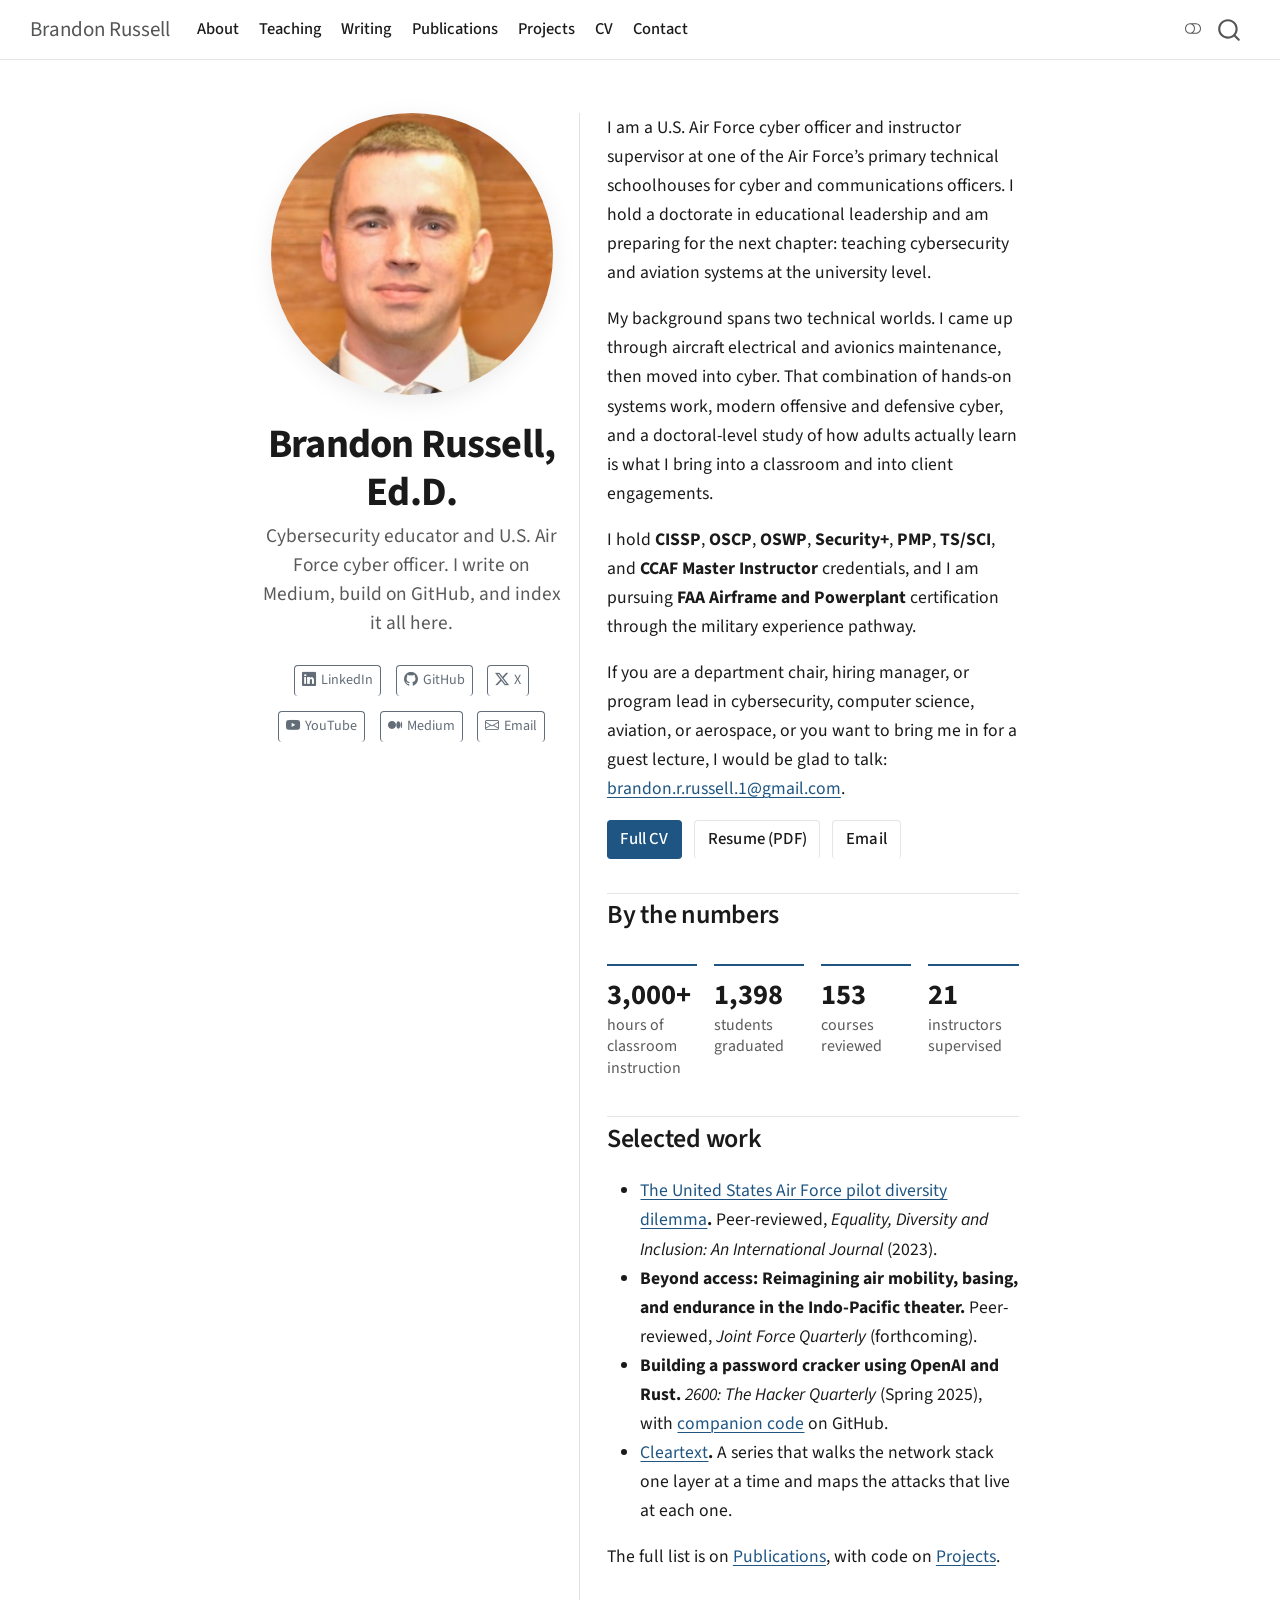
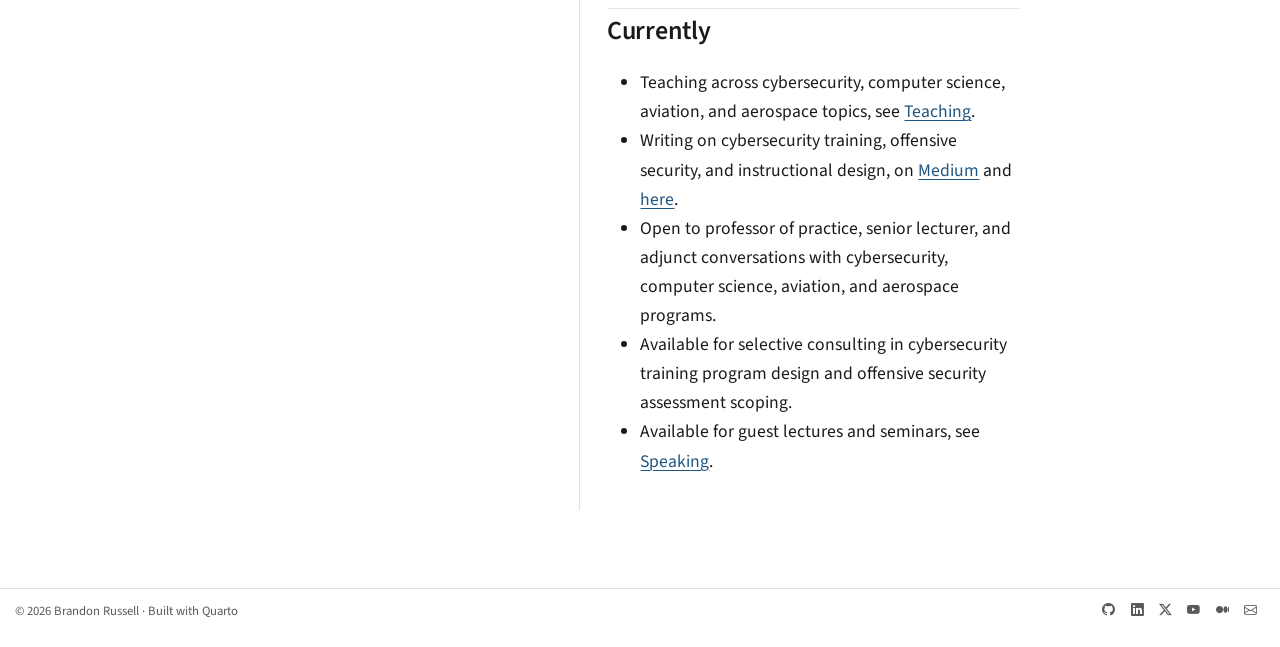
==== index.html @ 2b923256 "Built site for gh-pages" ====
<!DOCTYPE html>
<html xmlns="http://www.w3.org/1999/xhtml" lang="en" xml:lang="en"><head>

<meta charset="utf-8">
<meta name="generator" content="quarto-1.9.37">

<meta name="viewport" content="width=device-width, initial-scale=1.0, user-scalable=yes">

<meta name="description" content="Personal site of Brandon Russell, cybersecurity educator, U.S. Air Force cyber officer, and Ed.D. in educational leadership. Hub for writing, courses, software projects, and publications.">

<title>Brandon Russell</title>
<style>
/* Default styles provided by pandoc.
** See https://pandoc.org/MANUAL.html#variables-for-html for config info.
*/
code{white-space: pre-wrap;}
span.smallcaps{font-variant: small-caps;}
div.columns{display: flex; gap: min(4vw, 1.5em);}
div.column{flex: auto; overflow-x: auto;}
div.hanging-indent{margin-left: 1.5em; text-indent: -1.5em;}
ul.task-list{list-style: none;}
ul.task-list li input[type="checkbox"] {
  width: 0.8em;
  margin: 0 0.8em 0.2em -1em; /* quarto-specific, see https://github.com/quarto-dev/quarto-cli/issues/4556 */ 
  vertical-align: middle;
}
</style>


<script src="site_libs/quarto-nav/quarto-nav.js"></script>
<script src="site_libs/clipboard/clipboard.min.js"></script>
<script src="site_libs/quarto-search/autocomplete.umd.js"></script>
<script src="site_libs/quarto-search/fuse.min.js"></script>
<script src="site_libs/quarto-search/quarto-search.js"></script>
<meta name="quarto:offset" content="./">
<link href="./images/favicon.svg" rel="icon" type="image/svg+xml">
<script src="site_libs/quarto-html/quarto.js" type="module"></script>
<script src="site_libs/quarto-html/tabsets/tabsets.js" type="module"></script>
<script src="site_libs/quarto-html/popper.min.js"></script>
<script src="site_libs/quarto-html/tippy.umd.min.js"></script>
<link href="site_libs/quarto-html/tippy.css" rel="stylesheet">
<link href="site_libs/quarto-html/quarto-syntax-highlighting-7f8f88aac4f3542376d5c11b86a4c14d.css" rel="stylesheet" class="quarto-color-scheme" id="quarto-text-highlighting-styles">
<link href="site_libs/quarto-html/quarto-syntax-highlighting-dark-d0ae9245876894da5ac7e18953ecc5cc.css" rel="stylesheet" class="quarto-color-scheme quarto-color-alternate" id="quarto-text-highlighting-styles">
<link href="site_libs/quarto-html/quarto-syntax-highlighting-7f8f88aac4f3542376d5c11b86a4c14d.css" rel="stylesheet" class="quarto-color-scheme-extra" id="quarto-text-highlighting-styles">
<script src="site_libs/bootstrap/bootstrap.min.js"></script>
<link href="site_libs/bootstrap/bootstrap-icons.css" rel="stylesheet">
<link href="site_libs/bootstrap/bootstrap-975053b5fddb3ea410535a6666e338d8.min.css" rel="stylesheet" append-hash="true" class="quarto-color-scheme" id="quarto-bootstrap" data-mode="light">
<link href="site_libs/bootstrap/bootstrap-dark-9c5629f3791ebafe64fc0f1bd8f645d6.min.css" rel="stylesheet" append-hash="true" class="quarto-color-scheme quarto-color-alternate" id="quarto-bootstrap" data-mode="dark">
<link href="site_libs/bootstrap/bootstrap-975053b5fddb3ea410535a6666e338d8.min.css" rel="stylesheet" append-hash="true" class="quarto-color-scheme-extra" id="quarto-bootstrap" data-mode="light">
<script id="quarto-search-options" type="application/json">{
  "location": "navbar",
  "copy-button": false,
  "collapse-after": 3,
  "panel-placement": "end",
  "type": "overlay",
  "limit": 50,
  "keyboard-shortcut": [
    "f",
    "/",
    "s"
  ],
  "show-item-context": false,
  "language": {
    "search-no-results-text": "No results",
    "search-matching-documents-text": "matching documents",
    "search-copy-link-title": "Copy link to search",
    "search-hide-matches-text": "Hide additional matches",
    "search-more-match-text": "more match in this document",
    "search-more-matches-text": "more matches in this document",
    "search-clear-button-title": "Clear",
    "search-text-placeholder": "",
    "search-detached-cancel-button-title": "Cancel",
    "search-submit-button-title": "Submit",
    "search-label": "Search"
  }
}</script>
<style>html{ scroll-behavior: smooth; }</style>
<link rel="preconnect" href="https://fonts.googleapis.com">
<link rel="preconnect" href="https://fonts.gstatic.com" crossorigin="">
<link rel="stylesheet" href="https://fonts.googleapis.com/css2?family=Source+Sans+3:wght@400;500;600;700&amp;family=JetBrains+Mono:wght@400;600&amp;display=swap">
<script type="application/ld+json">
{
  "@context": "https://schema.org",
  "@type": "Person",
  "name": "Brandon Russell",
  "honorificSuffix": "Ed.D.",
  "url": "https://brandonrussell.io",
  "image": "https://brandonrussell.io/images/profile.jpg",
  "jobTitle": "Cybersecurity educator and U.S. Air Force cyber officer",
  "alumniOf": [
    {"@type": "CollegeOrUniversity", "name": "Liberty University"},
    {"@type": "CollegeOrUniversity", "name": "University of Maryland Global Campus"}
  ],
  "knowsAbout": ["Cybersecurity", "Offensive security", "Instructional design", "Aviation systems"],
  "sameAs": [
    "https://www.linkedin.com/in/brandon-r-russell/",
    "https://github.com/Brandon-Russell-1",
    "https://x.com/Dr_BRussell",
    "https://www.youtube.com/@Dr.BrandonRussell",
    "https://medium.com/@brandon.r.russell.1"
  ]
}
</script>


<link rel="stylesheet" href="styles.css">
<meta property="og:title" content="Brandon Russell">
<meta property="og:description" content="Cybersecurity educator and U.S. Air Force cyber officer. I write on Medium, build on GitHub, and index it all here.">
<meta property="og:image" content="https://brandonrussell.io/images/social-card.png">
<meta property="og:site_name" content="Brandon Russell">
<meta property="og:image:alt" content="Brandon Russell, Ed.D. - cybersecurity educator and U.S. Air Force cyber officer">
<meta property="og:image:height" content="630">
<meta property="og:image:width" content="1200">
<meta name="twitter:title" content="Brandon Russell">
<meta name="twitter:description" content="Cybersecurity educator and U.S. Air Force cyber officer. I write on Medium, build on GitHub, and index it all here.">
<meta name="twitter:image" content="https://brandonrussell.io/images/social-card.png">
<meta name="twitter:creator" content="@Dr_BRussell">
<meta name="twitter:site" content="@Dr_BRussell">
<meta name="twitter:card" content="summary_large_image">
<meta name="twitter:image:alt" content="Brandon Russell, Ed.D. - cybersecurity educator and U.S. Air Force cyber officer">
<meta name="twitter:image-height" content="630">
<meta name="twitter:image-width" content="1200">
<link rel="canonical" href="https://brandonrussell.io/">
</head>

<body class="nav-fixed fullcontent quarto-light"><script id="quarto-html-before-body" type="application/javascript">
    const toggleBodyColorMode = (bsSheetEl) => {
      const mode = bsSheetEl.getAttribute("data-mode");
      const bodyEl = window.document.querySelector("body");
      if (mode === "dark") {
        bodyEl.classList.add("quarto-dark");
        bodyEl.classList.remove("quarto-light");
      } else {
        bodyEl.classList.add("quarto-light");
        bodyEl.classList.remove("quarto-dark");
      }
    }
    const toggleBodyColorPrimary = () => {
      const bsSheetEl = window.document.querySelector("link#quarto-bootstrap:not([rel=disabled-stylesheet])");
      if (bsSheetEl) {
        toggleBodyColorMode(bsSheetEl);
      }
    }
    const setColorSchemeToggle = (alternate) => {
      const toggles = window.document.querySelectorAll('.quarto-color-scheme-toggle');
      for (let i=0; i < toggles.length; i++) {
        const toggle = toggles[i];
        if (toggle) {
          if (alternate) {
            toggle.classList.add("alternate");
          } else {
            toggle.classList.remove("alternate");
          }
        }
      }
    };
    const toggleColorMode = (alternate) => {
      // Switch the stylesheets
      const primaryStylesheets = window.document.querySelectorAll('link.quarto-color-scheme:not(.quarto-color-alternate)');
      const alternateStylesheets = window.document.querySelectorAll('link.quarto-color-scheme.quarto-color-alternate');
      manageTransitions('#quarto-margin-sidebar .nav-link', false);
      if (alternate) {
        // note: dark is layered on light, we don't disable primary!
        enableStylesheet(alternateStylesheets);
        for (const sheetNode of alternateStylesheets) {
          if (sheetNode.id === "quarto-bootstrap") {
            toggleBodyColorMode(sheetNode);
          }
        }
      } else {
        disableStylesheet(alternateStylesheets);
        enableStylesheet(primaryStylesheets)
        toggleBodyColorPrimary();
      }
      manageTransitions('#quarto-margin-sidebar .nav-link', true);
      // Switch the toggles
      setColorSchemeToggle(alternate)
      // Hack to workaround the fact that safari doesn't
      // properly recolor the scrollbar when toggling (#1455)
      if (navigator.userAgent.indexOf('Safari') > 0 && navigator.userAgent.indexOf('Chrome') == -1) {
        manageTransitions("body", false);
        window.scrollTo(0, 1);
        setTimeout(() => {
          window.scrollTo(0, 0);
          manageTransitions("body", true);
        }, 40);
      }
    }
    const disableStylesheet = (stylesheets) => {
      for (let i=0; i < stylesheets.length; i++) {
        const stylesheet = stylesheets[i];
        stylesheet.rel = 'disabled-stylesheet';
      }
    }
    const enableStylesheet = (stylesheets) => {
      for (let i=0; i < stylesheets.length; i++) {
        const stylesheet = stylesheets[i];
        if(stylesheet.rel !== 'stylesheet') { // for Chrome, which will still FOUC without this check
          stylesheet.rel = 'stylesheet';
        }
      }
    }
    const manageTransitions = (selector, allowTransitions) => {
      const els = window.document.querySelectorAll(selector);
      for (let i=0; i < els.length; i++) {
        const el = els[i];
        if (allowTransitions) {
          el.classList.remove('notransition');
        } else {
          el.classList.add('notransition');
        }
      }
    }
    const isFileUrl = () => {
      return window.location.protocol === 'file:';
    }
    const hasAlternateSentinel = () => {
      let styleSentinel = getColorSchemeSentinel();
      if (styleSentinel !== null) {
        return styleSentinel === "alternate";
      } else {
        return false;
      }
    }
    const setStyleSentinel = (alternate) => {
      const value = alternate ? "alternate" : "default";
      if (!isFileUrl()) {
        window.localStorage.setItem("quarto-color-scheme", value);
      } else {
        localAlternateSentinel = value;
      }
    }
    const getColorSchemeSentinel = () => {
      if (!isFileUrl()) {
        const storageValue = window.localStorage.getItem("quarto-color-scheme");
        return storageValue != null ? storageValue : localAlternateSentinel;
      } else {
        return localAlternateSentinel;
      }
    }
    const toggleGiscusIfUsed = (isAlternate, darkModeDefault) => {
      const baseTheme = document.querySelector('#giscus-base-theme')?.value ?? 'light';
      const alternateTheme = document.querySelector('#giscus-alt-theme')?.value ?? 'dark';
      let newTheme = '';
      if(authorPrefersDark) {
        newTheme = isAlternate ? baseTheme : alternateTheme;
      } else {
        newTheme = isAlternate ? alternateTheme : baseTheme;
      }
      const changeGiscusTheme = () => {
        // From: https://github.com/giscus/giscus/issues/336
        const sendMessage = (message) => {
          const iframe = document.querySelector('iframe.giscus-frame');
          if (!iframe) return;
          iframe.contentWindow.postMessage({ giscus: message }, 'https://giscus.app');
        }
        sendMessage({
          setConfig: {
            theme: newTheme
          }
        });
      }
      const isGiscussLoaded = window.document.querySelector('iframe.giscus-frame') !== null;
      if (isGiscussLoaded) {
        changeGiscusTheme();
      }
    };
    const authorPrefersDark = false;
    const darkModeDefault = authorPrefersDark;
      document.querySelector('link#quarto-text-highlighting-styles.quarto-color-scheme-extra').rel = 'disabled-stylesheet';
      document.querySelector('link#quarto-bootstrap.quarto-color-scheme-extra').rel = 'disabled-stylesheet';
    let localAlternateSentinel = darkModeDefault ? 'alternate' : 'default';
    // Dark / light mode switch
    window.quartoToggleColorScheme = () => {
      // Read the current dark / light value
      let toAlternate = !hasAlternateSentinel();
      toggleColorMode(toAlternate);
      setStyleSentinel(toAlternate);
      toggleGiscusIfUsed(toAlternate, darkModeDefault);
      window.dispatchEvent(new Event('resize'));
    };
    // Switch to dark mode if need be
    if (hasAlternateSentinel()) {
      toggleColorMode(true);
    } else {
      toggleColorMode(false);
    }
  </script>

<div id="quarto-search-results"></div>
  <header id="quarto-header" class="headroom fixed-top">
    <nav class="navbar navbar-expand-lg " data-bs-theme="dark">
      <div class="navbar-container container-fluid">
      <div class="navbar-brand-container mx-auto">
    <a class="navbar-brand" href="./index.html">
    <span class="navbar-title">Brandon Russell</span>
    </a>
  </div>
            <div id="quarto-search" class="" title="Search"></div>
          <button class="navbar-toggler" type="button" data-bs-toggle="collapse" data-bs-target="#navbarCollapse" aria-controls="navbarCollapse" role="menu" aria-expanded="false" aria-label="Toggle navigation" onclick="if (window.quartoToggleHeadroom) { window.quartoToggleHeadroom(); }">
  <span class="navbar-toggler-icon"></span>
</button>
          <div class="collapse navbar-collapse" id="navbarCollapse">
            <ul class="navbar-nav navbar-nav-scroll me-auto">
  <li class="nav-item">
    <a class="nav-link" href="./about.html"> 
<span class="menu-text">About</span></a>
  </li>  
  <li class="nav-item">
    <a class="nav-link" href="./teaching.html"> 
<span class="menu-text">Teaching</span></a>
  </li>  
  <li class="nav-item">
    <a class="nav-link" href="./writing.html"> 
<span class="menu-text">Writing</span></a>
  </li>  
  <li class="nav-item">
    <a class="nav-link" href="./publications.html"> 
<span class="menu-text">Publications</span></a>
  </li>  
  <li class="nav-item">
    <a class="nav-link" href="./projects.html"> 
<span class="menu-text">Projects</span></a>
  </li>  
  <li class="nav-item">
    <a class="nav-link" href="./cv.html"> 
<span class="menu-text">CV</span></a>
  </li>  
  <li class="nav-item">
    <a class="nav-link" href="./contact.html"> 
<span class="menu-text">Contact</span></a>
  </li>  
</ul>
          </div> <!-- /navcollapse -->
            <div class="quarto-navbar-tools">
  <a href="" class="quarto-color-scheme-toggle quarto-navigation-tool  px-1" onclick="window.quartoToggleColorScheme(); return false;" title="Toggle dark mode"><i class="bi"></i></a>
</div>
      </div> <!-- /container-fluid -->
    </nav>
</header>
<!-- content -->
<div id="quarto-content" class="quarto-container page-columns page-rows-contents page-layout-article page-navbar">
<!-- sidebar -->
<!-- margin-sidebar -->
    
<!-- main -->
<div class="quarto-about-trestles">
  <div class="about-entity">
    <img src="images/profile.jpg" alt="Portrait of Brandon Russell" class="about-image
  round " style="height: 16em; width: 16em;">
<header id="title-block-header" class="quarto-title-block default">
<div class="quarto-title">
<h1 class="title">Brandon Russell, Ed.D.</h1>
<p class="subtitle lead">Cybersecurity educator and U.S. Air Force cyber officer. I write on Medium, build on GitHub, and index it all here.</p>
</div>
<div class="quarto-title-meta">
  </div>
</header>
    <div class="about-links">
  <a href="https://www.linkedin.com/in/brandon-r-russell/" class="about-link" rel="" target="">
    <i class="bi bi-linkedin"></i>
     <span class="about-link-text">LinkedIn</span>
  </a>
  <a href="https://github.com/Brandon-Russell-1" class="about-link" rel="" target="">
    <i class="bi bi-github"></i>
     <span class="about-link-text">GitHub</span>
  </a>
  <a href="https://x.com/Dr_BRussell" class="about-link" rel="" target="">
    <i class="bi bi-twitter-x"></i>
     <span class="about-link-text">X</span>
  </a>
  <a href="https://www.youtube.com/@Dr.BrandonRussell" class="about-link" rel="" target="">
    <i class="bi bi-youtube"></i>
     <span class="about-link-text">YouTube</span>
  </a>
  <a href="https://medium.com/@brandon.r.russell.1" class="about-link" rel="" target="">
    <i class="bi bi-medium"></i>
     <span class="about-link-text">Medium</span>
  </a>
  <a href="mailto:brandon.r.russell.1@gmail.com" class="about-link" rel="" target="">
    <i class="bi bi-envelope"></i>
     <span class="about-link-text">Email</span>
  </a>
</div>
  </div>
  <div class="about-contents"><main class="content" id="quarto-document-content">

<p>I am a U.S. Air Force cyber officer and instructor supervisor at one of the Air Force’s primary technical schoolhouses for cyber and communications officers. I hold a doctorate in educational leadership and am preparing for the next chapter: teaching cybersecurity and aviation systems at the university level.</p>
<p>My background spans two technical worlds. I came up through aircraft electrical and avionics maintenance, then moved into cyber. That combination of hands-on systems work, modern offensive and defensive cyber, and a doctoral-level study of how adults actually learn is what I bring into a classroom and into client engagements.</p>
<p>I hold <strong>CISSP</strong>, <strong>OSCP</strong>, <strong>OSWP</strong>, <strong>Security+</strong>, <strong>PMP</strong>, <strong>TS/SCI</strong>, and <strong>CCAF Master Instructor</strong> credentials, and I am pursuing <strong>FAA Airframe and Powerplant</strong> certification through the military experience pathway.</p>
<p>If you are a department chair, hiring manager, or program lead in cybersecurity, computer science, aviation, or aerospace, or you want to bring me in for a guest lecture, I would be glad to talk: <a href="mailto:brandon.r.russell.1@gmail.com">brandon.r.russell.1@gmail.com</a>.</p>
<p><a href="./cv.html" class="btn btn-primary">Full CV</a> &nbsp; <a href="files/brandon-russell-resume.pdf" class="btn btn-outline-secondary">Resume (PDF)</a> &nbsp; <a href="mailto:brandon.r.russell.1@gmail.com" class="btn btn-outline-secondary">Email</a></p>
<section id="by-the-numbers" class="level2">
<h2 data-anchor-id="by-the-numbers">By the numbers</h2>
<div class="stats">
<div class="stat">
<p><span class="stat-num">3,000+</span> hours of classroom instruction</p>
</div>
<div class="stat">
<p><span class="stat-num">1,398</span> students graduated</p>
</div>
<div class="stat">
<p><span class="stat-num">153</span> courses reviewed</p>
</div>
<div class="stat">
<p><span class="stat-num">21</span> instructors supervised</p>
</div>
</div>
</section>
<section id="selected-work" class="level2">
<h2 data-anchor-id="selected-work">Selected work</h2>
<ul>
<li><strong><a href="https://doi.org/10.1108/edi-10-2022-0297">The United States Air Force pilot diversity dilemma</a>.</strong> Peer-reviewed, <em>Equality, Diversity and Inclusion: An International Journal</em> (2023).</li>
<li><strong>Beyond access: Reimagining air mobility, basing, and endurance in the Indo-Pacific theater.</strong> Peer-reviewed, <em>Joint Force Quarterly</em> (forthcoming).</li>
<li><strong>Building a password cracker using OpenAI and Rust.</strong> <em>2600: The Hacker Quarterly</em> (Spring 2025), with <a href="https://github.com/Brandon-Russell-1/RustPasswordCracker">companion code</a> on GitHub.</li>
<li><strong><a href="./writing.html">Cleartext</a>.</strong> A series that walks the network stack one layer at a time and maps the attacks that live at each one.</li>
</ul>
<p>The full list is on <a href="./publications.html">Publications</a>, with code on <a href="./projects.html">Projects</a>.</p>
</section>
<section id="currently" class="level2">
<h2 data-anchor-id="currently">Currently</h2>
<ul>
<li>Teaching across cybersecurity, computer science, aviation, and aerospace topics, see <a href="./teaching.html">Teaching</a>.</li>
<li>Writing on cybersecurity training, offensive security, and instructional design, on <a href="https://medium.com/@brandon.r.russell.1">Medium</a> and <a href="./writing.html">here</a>.</li>
<li>Open to professor of practice, senior lecturer, and adjunct conversations with cybersecurity, computer science, aviation, and aerospace programs.</li>
<li>Available for selective consulting in cybersecurity training program design and offensive security assessment scoping.</li>
<li>Available for guest lectures and seminars, see <a href="./speaking.html">Speaking</a>.</li>
</ul>


</section>
</main></div>
</div>
 <!-- /main -->
<script id="quarto-html-after-body" type="application/javascript">
  window.document.addEventListener("DOMContentLoaded", function (event) {
    // Ensure there is a toggle, if there isn't float one in the top right
    if (window.document.querySelector('.quarto-color-scheme-toggle') === null) {
      const a = window.document.createElement('a');
      a.classList.add('top-right');
      a.classList.add('quarto-color-scheme-toggle');
      a.href = "";
      a.onclick = function() { try { window.quartoToggleColorScheme(); } catch {} return false; };
      const i = window.document.createElement("i");
      i.classList.add('bi');
      a.appendChild(i);
      window.document.body.appendChild(a);
    }
    setColorSchemeToggle(hasAlternateSentinel())
    const isCodeAnnotation = (el) => {
      for (const clz of el.classList) {
        if (clz.startsWith('code-annotation-')) {                     
          return true;
        }
      }
      return false;
    }
    const onCopySuccess = function(e) {
      // button target
      const button = e.trigger;
      // don't keep focus
      button.blur();
      // flash "checked"
      button.classList.add('code-copy-button-checked');
      var currentTitle = button.getAttribute("title");
      button.setAttribute("title", "Copied!");
      let tooltip;
      if (window.bootstrap) {
        button.setAttribute("data-bs-toggle", "tooltip");
        button.setAttribute("data-bs-placement", "left");
        button.setAttribute("data-bs-title", "Copied!");
        tooltip = new bootstrap.Tooltip(button, 
          { trigger: "manual", 
            customClass: "code-copy-button-tooltip",
            offset: [0, -8]});
        tooltip.show();    
      }
      setTimeout(function() {
        if (tooltip) {
          tooltip.hide();
          button.removeAttribute("data-bs-title");
          button.removeAttribute("data-bs-toggle");
          button.removeAttribute("data-bs-placement");
        }
        button.setAttribute("title", currentTitle);
        button.classList.remove('code-copy-button-checked');
      }, 1000);
      // clear code selection
      e.clearSelection();
    }
    const getTextToCopy = function(trigger) {
      const outerScaffold = trigger.parentElement.cloneNode(true);
      const codeEl = outerScaffold.querySelector('code');
      for (const childEl of codeEl.children) {
        if (isCodeAnnotation(childEl)) {
          childEl.remove();
        }
      }
      return codeEl.innerText;
    }
    const clipboard = new window.ClipboardJS('.code-copy-button:not([data-in-quarto-modal])', {
      text: getTextToCopy
    });
    clipboard.on('success', onCopySuccess);
    if (window.document.getElementById('quarto-embedded-source-code-modal')) {
      const clipboardModal = new window.ClipboardJS('.code-copy-button[data-in-quarto-modal]', {
        text: getTextToCopy,
        container: window.document.getElementById('quarto-embedded-source-code-modal')
      });
      clipboardModal.on('success', onCopySuccess);
    }
      var localhostRegex = new RegExp(/^(?:http|https):\/\/localhost\:?[0-9]*\//);
      var mailtoRegex = new RegExp(/^mailto:/);
        var filterRegex = new RegExp("https:\/\/brandonrussell\.io");
      var isInternal = (href) => {
          return filterRegex.test(href) || localhostRegex.test(href) || mailtoRegex.test(href);
      }
      // Inspect non-navigation links and adorn them if external
     var links = window.document.querySelectorAll('a[href]:not(.nav-link):not(.navbar-brand):not(.toc-action):not(.sidebar-link):not(.sidebar-item-toggle):not(.pagination-link):not(.no-external):not([aria-hidden]):not(.dropdown-item):not(.quarto-navigation-tool):not(.about-link)');
      for (var i=0; i<links.length; i++) {
        const link = links[i];
        if (!isInternal(link.href)) {
          // undo the damage that might have been done by quarto-nav.js in the case of
          // links that we want to consider external
          if (link.dataset.originalHref !== undefined) {
            link.href = link.dataset.originalHref;
          }
        }
      }
    function tippyHover(el, contentFn, onTriggerFn, onUntriggerFn) {
      const config = {
        allowHTML: true,
        maxWidth: 500,
        delay: 100,
        arrow: false,
        appendTo: function(el) {
            return el.parentElement;
        },
        interactive: true,
        interactiveBorder: 10,
        theme: 'quarto',
        placement: 'bottom-start',
      };
      if (contentFn) {
        config.content = contentFn;
      }
      if (onTriggerFn) {
        config.onTrigger = onTriggerFn;
      }
      if (onUntriggerFn) {
        config.onUntrigger = onUntriggerFn;
      }
      window.tippy(el, config); 
    }
    const noterefs = window.document.querySelectorAll('a[role="doc-noteref"]');
    for (var i=0; i<noterefs.length; i++) {
      const ref = noterefs[i];
      tippyHover(ref, function() {
        // use id or data attribute instead here
        let href = ref.getAttribute('data-footnote-href') || ref.getAttribute('href');
        try { href = new URL(href).hash; } catch {}
        const id = href.replace(/^#\/?/, "");
        const note = window.document.getElementById(id);
        if (note) {
          return note.innerHTML;
        } else {
          return "";
        }
      });
    }
    const xrefs = window.document.querySelectorAll('a.quarto-xref');
    const processXRef = (id, note) => {
      // Strip column container classes
      const stripColumnClz = (el) => {
        el.classList.remove("page-full", "page-columns");
        if (el.children) {
          for (const child of el.children) {
            stripColumnClz(child);
          }
        }
      }
      stripColumnClz(note)
      if (id === null || id.startsWith('sec-')) {
        // Special case sections, only their first couple elements
        const container = document.createElement("div");
        if (note.children && note.children.length > 2) {
          container.appendChild(note.children[0].cloneNode(true));
          for (let i = 1; i < note.children.length; i++) {
            const child = note.children[i];
            if (child.tagName === "P" && child.innerText === "") {
              continue;
            } else {
              container.appendChild(child.cloneNode(true));
              break;
            }
          }
          if (window.Quarto?.typesetMath) {
            window.Quarto.typesetMath(container);
          }
          return container.innerHTML
        } else {
          if (window.Quarto?.typesetMath) {
            window.Quarto.typesetMath(note);
          }
          return note.innerHTML;
        }
      } else {
        // Remove any anchor links if they are present
        const anchorLink = note.querySelector('a.anchorjs-link');
        if (anchorLink) {
          anchorLink.remove();
        }
        if (window.Quarto?.typesetMath) {
          window.Quarto.typesetMath(note);
        }
        if (note.classList.contains("callout")) {
          return note.outerHTML;
        } else {
          return note.innerHTML;
        }
      }
    }
    for (var i=0; i<xrefs.length; i++) {
      const xref = xrefs[i];
      tippyHover(xref, undefined, function(instance) {
        instance.disable();
        let url = xref.getAttribute('href');
        let hash = undefined; 
        if (url.startsWith('#')) {
          hash = url;
        } else {
          try { hash = new URL(url).hash; } catch {}
        }
        if (hash) {
          const id = hash.replace(/^#\/?/, "");
          const note = window.document.getElementById(id);
          if (note !== null) {
            try {
              const html = processXRef(id, note.cloneNode(true));
              instance.setContent(html);
            } finally {
              instance.enable();
              instance.show();
            }
          } else {
            // See if we can fetch this
            fetch(url.split('#')[0])
            .then(res => res.text())
            .then(html => {
              const parser = new DOMParser();
              const htmlDoc = parser.parseFromString(html, "text/html");
              const note = htmlDoc.getElementById(id);
              if (note !== null) {
                const html = processXRef(id, note);
                instance.setContent(html);
              } 
            }).finally(() => {
              instance.enable();
              instance.show();
            });
          }
        } else {
          // See if we can fetch a full url (with no hash to target)
          // This is a special case and we should probably do some content thinning / targeting
          fetch(url)
          .then(res => res.text())
          .then(html => {
            const parser = new DOMParser();
            const htmlDoc = parser.parseFromString(html, "text/html");
            const note = htmlDoc.querySelector('main.content');
            if (note !== null) {
              // This should only happen for chapter cross references
              // (since there is no id in the URL)
              // remove the first header
              if (note.children.length > 0 && note.children[0].tagName === "HEADER") {
                note.children[0].remove();
              }
              const html = processXRef(null, note);
              instance.setContent(html);
            } 
          }).finally(() => {
            instance.enable();
            instance.show();
          });
        }
      }, function(instance) {
      });
    }
        let selectedAnnoteEl;
        const selectorForAnnotation = ( cell, annotation) => {
          let cellAttr = 'data-code-cell="' + cell + '"';
          let lineAttr = 'data-code-annotation="' +  annotation + '"';
          const selector = 'span[' + cellAttr + '][' + lineAttr + ']';
          return selector;
        }
        const selectCodeLines = (annoteEl) => {
          const doc = window.document;
          const targetCell = annoteEl.getAttribute("data-target-cell");
          const targetAnnotation = annoteEl.getAttribute("data-target-annotation");
          const annoteSpan = window.document.querySelector(selectorForAnnotation(targetCell, targetAnnotation));
          const lines = annoteSpan.getAttribute("data-code-lines").split(",");
          const lineIds = lines.map((line) => {
            return targetCell + "-" + line;
          })
          let top = null;
          let height = null;
          let parent = null;
          if (lineIds.length > 0) {
              //compute the position of the single el (top and bottom and make a div)
              const el = window.document.getElementById(lineIds[0]);
              top = el.offsetTop;
              height = el.offsetHeight;
              parent = el.parentElement.parentElement;
            if (lineIds.length > 1) {
              const lastEl = window.document.getElementById(lineIds[lineIds.length - 1]);
              const bottom = lastEl.offsetTop + lastEl.offsetHeight;
              height = bottom - top;
            }
            if (top !== null && height !== null && parent !== null) {
              // cook up a div (if necessary) and position it 
              let div = window.document.getElementById("code-annotation-line-highlight");
              if (div === null) {
                div = window.document.createElement("div");
                div.setAttribute("id", "code-annotation-line-highlight");
                div.style.position = 'absolute';
                parent.appendChild(div);
              }
              div.style.top = top - 2 + "px";
              div.style.height = height + 4 + "px";
              div.style.left = 0;
              let gutterDiv = window.document.getElementById("code-annotation-line-highlight-gutter");
              if (gutterDiv === null) {
                gutterDiv = window.document.createElement("div");
                gutterDiv.setAttribute("id", "code-annotation-line-highlight-gutter");
                gutterDiv.style.position = 'absolute';
                const codeCell = window.document.getElementById(targetCell);
                const gutter = codeCell.querySelector('.code-annotation-gutter');
                gutter.appendChild(gutterDiv);
              }
              gutterDiv.style.top = top - 2 + "px";
              gutterDiv.style.height = height + 4 + "px";
            }
            selectedAnnoteEl = annoteEl;
          }
        };
        const unselectCodeLines = () => {
          const elementsIds = ["code-annotation-line-highlight", "code-annotation-line-highlight-gutter"];
          elementsIds.forEach((elId) => {
            const div = window.document.getElementById(elId);
            if (div) {
              div.remove();
            }
          });
          selectedAnnoteEl = undefined;
        };
          // Handle positioning of the toggle
      window.addEventListener(
        "resize",
        throttle(() => {
          elRect = undefined;
          if (selectedAnnoteEl) {
            selectCodeLines(selectedAnnoteEl);
          }
        }, 10)
      );
      function throttle(fn, ms) {
      let throttle = false;
      let timer;
        return (...args) => {
          if(!throttle) { // first call gets through
              fn.apply(this, args);
              throttle = true;
          } else { // all the others get throttled
              if(timer) clearTimeout(timer); // cancel #2
              timer = setTimeout(() => {
                fn.apply(this, args);
                timer = throttle = false;
              }, ms);
          }
        };
      }
        // Attach click handler to the DT
        const annoteDls = window.document.querySelectorAll('dt[data-target-cell]');
        for (const annoteDlNode of annoteDls) {
          annoteDlNode.addEventListener('click', (event) => {
            const clickedEl = event.target;
            if (clickedEl !== selectedAnnoteEl) {
              unselectCodeLines();
              const activeEl = window.document.querySelector('dt[data-target-cell].code-annotation-active');
              if (activeEl) {
                activeEl.classList.remove('code-annotation-active');
              }
              selectCodeLines(clickedEl);
              clickedEl.classList.add('code-annotation-active');
            } else {
              // Unselect the line
              unselectCodeLines();
              clickedEl.classList.remove('code-annotation-active');
            }
          });
        }
    const findCites = (el) => {
      const parentEl = el.parentElement;
      if (parentEl) {
        const cites = parentEl.dataset.cites;
        if (cites) {
          return {
            el,
            cites: cites.split(' ')
          };
        } else {
          return findCites(el.parentElement)
        }
      } else {
        return undefined;
      }
    };
    var bibliorefs = window.document.querySelectorAll('a[role="doc-biblioref"]');
    for (var i=0; i<bibliorefs.length; i++) {
      const ref = bibliorefs[i];
      const citeInfo = findCites(ref);
      if (citeInfo) {
        tippyHover(citeInfo.el, function() {
          var popup = window.document.createElement('div');
          citeInfo.cites.forEach(function(cite) {
            var citeDiv = window.document.createElement('div');
            citeDiv.classList.add('hanging-indent');
            citeDiv.classList.add('csl-entry');
            var biblioDiv = window.document.getElementById('ref-' + cite);
            if (biblioDiv) {
              citeDiv.innerHTML = biblioDiv.innerHTML;
            }
            popup.appendChild(citeDiv);
          });
          return popup.innerHTML;
        });
      }
    }
  });
  </script>
</div> <!-- /content -->
<footer class="footer">
  <div class="nav-footer">
    <div class="nav-footer-left">
<p>© 2026 Brandon Russell · Built with <a href="https://quarto.org">Quarto</a></p>
</div>   
    <div class="nav-footer-center">
      &nbsp;
    </div>
    <div class="nav-footer-right">
      <ul class="footer-items list-unstyled">
    <li class="nav-item compact">
    <a class="nav-link" href="https://github.com/Brandon-Russell-1">
      <i class="bi bi-github" role="img">
</i> 
    </a>
  </li>  
    <li class="nav-item compact">
    <a class="nav-link" href="https://www.linkedin.com/in/brandon-r-russell/">
      <i class="bi bi-linkedin" role="img">
</i> 
    </a>
  </li>  
    <li class="nav-item compact">
    <a class="nav-link" href="https://x.com/Dr_BRussell">
      <i class="bi bi-twitter-x" role="img">
</i> 
    </a>
  </li>  
    <li class="nav-item compact">
    <a class="nav-link" href="https://www.youtube.com/@Dr.BrandonRussell">
      <i class="bi bi-youtube" role="img">
</i> 
    </a>
  </li>  
    <li class="nav-item compact">
    <a class="nav-link" href="https://medium.com/@brandon.r.russell.1">
      <i class="bi bi-medium" role="img">
</i> 
    </a>
  </li>  
    <li class="nav-item compact">
    <a class="nav-link" href="mailto:brandon.r.russell.1@gmail.com">
      <i class="bi bi-envelope" role="img">
</i> 
    </a>
  </li>  
</ul>
    </div>
  </div>
</footer>




<script src="site_libs/quarto-html/zenscroll-min.js"></script>
</body></html>
---- site_libs/quarto-html/tippy.css ----
.tippy-box[data-animation=fade][data-state=hidden]{opacity:0}[data-tippy-root]{max-width:calc(100vw - 10px)}.tippy-box{position:relative;background-color:#333;color:#fff;border-radius:4px;font-size:14px;line-height:1.4;white-space:normal;outline:0;transition-property:transform,visibility,opacity}.tippy-box[data-placement^=top]>.tippy-arrow{bottom:0}.tippy-box[data-placement^=top]>.tippy-arrow:before{bottom:-7px;left:0;border-width:8px 8px 0;border-top-color:initial;transform-origin:center top}.tippy-box[data-placement^=bottom]>.tippy-arrow{top:0}.tippy-box[data-placement^=bottom]>.tippy-arrow:before{top:-7px;left:0;border-width:0 8px 8px;border-bottom-color:initial;transform-origin:center bottom}.tippy-box[data-placement^=left]>.tippy-arrow{right:0}.tippy-box[data-placement^=left]>.tippy-arrow:before{border-width:8px 0 8px 8px;border-left-color:initial;right:-7px;transform-origin:center left}.tippy-box[data-placement^=right]>.tippy-arrow{left:0}.tippy-box[data-placement^=right]>.tippy-arrow:before{left:-7px;border-width:8px 8px 8px 0;border-right-color:initial;transform-origin:center right}.tippy-box[data-inertia][data-state=visible]{transition-timing-function:cubic-bezier(.54,1.5,.38,1.11)}.tippy-arrow{width:16px;height:16px;color:#333}.tippy-arrow:before{content:"";position:absolute;border-color:transparent;border-style:solid}.tippy-content{position:relative;padding:5px 9px;z-index:1}
---- site_libs/quarto-html/quarto-syntax-highlighting-7f8f88aac4f3542376d5c11b86a4c14d.css ----
/* quarto syntax highlight colors */
:root {
  --quarto-hl-ot-color: #003B4F;
  --quarto-hl-at-color: #657422;
  --quarto-hl-ss-color: #20794D;
  --quarto-hl-an-color: #5E5E5E;
  --quarto-hl-fu-color: #4758AB;
  --quarto-hl-st-color: #20794D;
  --quarto-hl-cf-color: #003B4F;
  --quarto-hl-op-color: #5E5E5E;
  --quarto-hl-er-color: #AD0000;
  --quarto-hl-bn-color: #AD0000;
  --quarto-hl-al-color: #AD0000;
  --quarto-hl-va-color: #111111;
  --quarto-hl-bu-color: inherit;
  --quarto-hl-ex-color: inherit;
  --quarto-hl-pp-color: #AD0000;
  --quarto-hl-in-color: #5E5E5E;
  --quarto-hl-vs-color: #20794D;
  --quarto-hl-wa-color: #5E5E5E;
  --quarto-hl-do-color: #5E5E5E;
  --quarto-hl-im-color: #00769E;
  --quarto-hl-ch-color: #20794D;
  --quarto-hl-dt-color: #AD0000;
  --quarto-hl-fl-color: #AD0000;
  --quarto-hl-co-color: #5E5E5E;
  --quarto-hl-cv-color: #5E5E5E;
  --quarto-hl-cn-color: #8f5902;
  --quarto-hl-sc-color: #5E5E5E;
  --quarto-hl-dv-color: #AD0000;
  --quarto-hl-kw-color: #003B4F;
}

/* other quarto variables */
:root {
  --quarto-font-monospace: SFMono-Regular, Menlo, Monaco, Consolas, "Liberation Mono", "Courier New", monospace;
}

/* syntax highlight based on Pandoc's rules */
pre > code.sourceCode > span {
  color: #003B4F;
}

code.sourceCode > span {
  color: #003B4F;
}

div.sourceCode,
div.sourceCode pre.sourceCode {
  color: #003B4F;
}

/* Normal */
code span {
  color: #003B4F;
}

/* Alert */
code span.al {
  color: #AD0000;
  font-style: inherit;
}

/* Annotation */
code span.an {
  color: #5E5E5E;
  font-style: inherit;
}

/* Attribute */
code span.at {
  color: #657422;
  font-style: inherit;
}

/* BaseN */
code span.bn {
  color: #AD0000;
  font-style: inherit;
}

/* BuiltIn */
code span.bu {
  font-style: inherit;
}

/* ControlFlow */
code span.cf {
  color: #003B4F;
  font-weight: bold;
  font-style: inherit;
}

/* Char */
code span.ch {
  color: #20794D;
  font-style: inherit;
}

/* Constant */
code span.cn {
  color: #8f5902;
  font-style: inherit;
}

/* Comment */
code span.co {
  color: #5E5E5E;
  font-style: inherit;
}

/* CommentVar */
code span.cv {
  color: #5E5E5E;
  font-style: italic;
}

/* Documentation */
code span.do {
  color: #5E5E5E;
  font-style: italic;
}

/* DataType */
code span.dt {
  color: #AD0000;
  font-style: inherit;
}

/* DecVal */
code span.dv {
  color: #AD0000;
  font-style: inherit;
}

/* Error */
code span.er {
  color: #AD0000;
  font-style: inherit;
}

/* Extension */
code span.ex {
  font-style: inherit;
}

/* Float */
code span.fl {
  color: #AD0000;
  font-style: inherit;
}

/* Function */
code span.fu {
  color: #4758AB;
  font-style: inherit;
}

/* Import */
code span.im {
  color: #00769E;
  font-style: inherit;
}

/* Information */
code span.in {
  color: #5E5E5E;
  font-style: inherit;
}

/* Keyword */
code span.kw {
  color: #003B4F;
  font-weight: bold;
  font-style: inherit;
}

/* Operator */
code span.op {
  color: #5E5E5E;
  font-style: inherit;
}

/* Other */
code span.ot {
  color: #003B4F;
  font-style: inherit;
}

/* Preprocessor */
code span.pp {
  color: #AD0000;
  font-style: inherit;
}

/* SpecialChar */
code span.sc {
  color: #5E5E5E;
  font-style: inherit;
}

/* SpecialString */
code span.ss {
  color: #20794D;
  font-style: inherit;
}

/* String */
code span.st {
  color: #20794D;
  font-style: inherit;
}

/* Variable */
code span.va {
  color: #111111;
  font-style: inherit;
}

/* VerbatimString */
code span.vs {
  color: #20794D;
  font-style: inherit;
}

/* Warning */
code span.wa {
  color: #5E5E5E;
  font-style: italic;
}

.prevent-inlining {
  content: "</";
}

/*# sourceMappingURL=789ad8cd35626ba772517505b42a116e.css.map */
---- site_libs/quarto-html/quarto-syntax-highlighting-dark-d0ae9245876894da5ac7e18953ecc5cc.css ----
/* quarto syntax highlight colors */
:root {
  --quarto-hl-al-color: #f07178;
  --quarto-hl-an-color: #d4d0ab;
  --quarto-hl-at-color: #00e0e0;
  --quarto-hl-bn-color: #d4d0ab;
  --quarto-hl-bu-color: #abe338;
  --quarto-hl-ch-color: #abe338;
  --quarto-hl-co-color: #f8f8f2;
  --quarto-hl-cv-color: #ffd700;
  --quarto-hl-cn-color: #ffd700;
  --quarto-hl-cf-color: #ffa07a;
  --quarto-hl-dt-color: #ffa07a;
  --quarto-hl-dv-color: #d4d0ab;
  --quarto-hl-do-color: #f8f8f2;
  --quarto-hl-er-color: #f07178;
  --quarto-hl-ex-color: #00e0e0;
  --quarto-hl-fl-color: #d4d0ab;
  --quarto-hl-fu-color: #ffa07a;
  --quarto-hl-im-color: #abe338;
  --quarto-hl-in-color: #d4d0ab;
  --quarto-hl-kw-color: #ffa07a;
  --quarto-hl-op-color: #ffa07a;
  --quarto-hl-ot-color: #00e0e0;
  --quarto-hl-pp-color: #dcc6e0;
  --quarto-hl-re-color: #00e0e0;
  --quarto-hl-sc-color: #abe338;
  --quarto-hl-ss-color: #abe338;
  --quarto-hl-st-color: #abe338;
  --quarto-hl-va-color: #00e0e0;
  --quarto-hl-vs-color: #abe338;
  --quarto-hl-wa-color: #dcc6e0;
}

/* other quarto variables */
:root {
  --quarto-font-monospace: SFMono-Regular, Menlo, Monaco, Consolas, "Liberation Mono", "Courier New", monospace;
}

/* syntax highlight based on Pandoc's rules */
pre > code.sourceCode > span {
  color: #f8f8f2;
}

code.sourceCode > span {
  color: #f8f8f2;
}

div.sourceCode,
div.sourceCode pre.sourceCode {
  color: #f8f8f2;
}

/* Normal */
code span {
  color: #f8f8f2;
}

/* Alert */
code span.al {
  color: #f07178;
}

/* Annotation */
code span.an {
  color: #d4d0ab;
}

/* Attribute */
code span.at {
  color: #00e0e0;
}

/* BaseN */
code span.bn {
  color: #d4d0ab;
}

/* BuiltIn */
code span.bu {
  color: #abe338;
}

/* ControlFlow */
code span.cf {
  font-weight: bold;
  color: #ffa07a;
}

/* Char */
code span.ch {
  color: #abe338;
}

/* Constant */
code span.cn {
  color: #ffd700;
}

/* Comment */
code span.co {
  font-style: italic;
  color: #f8f8f2;
}

/* CommentVar */
code span.cv {
  color: #ffd700;
}

/* Documentation */
code span.do {
  color: #f8f8f2;
}

/* DataType */
code span.dt {
  color: #ffa07a;
}

/* DecVal */
code span.dv {
  color: #d4d0ab;
}

/* Error */
code span.er {
  color: #f07178;
  text-decoration: underline;
}

/* Extension */
code span.ex {
  font-weight: bold;
  color: #00e0e0;
}

/* Float */
code span.fl {
  color: #d4d0ab;
}

/* Function */
code span.fu {
  color: #ffa07a;
}

/* Import */
code span.im {
  color: #abe338;
}

/* Information */
code span.in {
  color: #d4d0ab;
}

/* Keyword */
code span.kw {
  font-weight: bold;
  color: #ffa07a;
}

/* Operator */
code span.op {
  color: #ffa07a;
}

/* Other */
code span.ot {
  color: #00e0e0;
}

/* Preprocessor */
code span.pp {
  color: #dcc6e0;
}

/* RegionMarker */
code span.re {
  background-color: #f8f8f2;
  color: #00e0e0;
}

/* SpecialChar */
code span.sc {
  color: #abe338;
}

/* SpecialString */
code span.ss {
  color: #abe338;
}

/* String */
code span.st {
  color: #abe338;
}

/* Variable */
code span.va {
  color: #00e0e0;
}

/* VerbatimString */
code span.vs {
  color: #abe338;
}

/* Warning */
code span.wa {
  color: #dcc6e0;
}

.prevent-inlining {
  content: "</";
}

/*# sourceMappingURL=e2dac9153eaf3c552d5043f9565d03d7.css.map */
---- site_libs/quarto-html/quarto-syntax-highlighting-7f8f88aac4f3542376d5c11b86a4c14d.css ----
/* quarto syntax highlight colors */
:root {
  --quarto-hl-ot-color: #003B4F;
  --quarto-hl-at-color: #657422;
  --quarto-hl-ss-color: #20794D;
  --quarto-hl-an-color: #5E5E5E;
  --quarto-hl-fu-color: #4758AB;
  --quarto-hl-st-color: #20794D;
  --quarto-hl-cf-color: #003B4F;
  --quarto-hl-op-color: #5E5E5E;
  --quarto-hl-er-color: #AD0000;
  --quarto-hl-bn-color: #AD0000;
  --quarto-hl-al-color: #AD0000;
  --quarto-hl-va-color: #111111;
  --quarto-hl-bu-color: inherit;
  --quarto-hl-ex-color: inherit;
  --quarto-hl-pp-color: #AD0000;
  --quarto-hl-in-color: #5E5E5E;
  --quarto-hl-vs-color: #20794D;
  --quarto-hl-wa-color: #5E5E5E;
  --quarto-hl-do-color: #5E5E5E;
  --quarto-hl-im-color: #00769E;
  --quarto-hl-ch-color: #20794D;
  --quarto-hl-dt-color: #AD0000;
  --quarto-hl-fl-color: #AD0000;
  --quarto-hl-co-color: #5E5E5E;
  --quarto-hl-cv-color: #5E5E5E;
  --quarto-hl-cn-color: #8f5902;
  --quarto-hl-sc-color: #5E5E5E;
  --quarto-hl-dv-color: #AD0000;
  --quarto-hl-kw-color: #003B4F;
}

/* other quarto variables */
:root {
  --quarto-font-monospace: SFMono-Regular, Menlo, Monaco, Consolas, "Liberation Mono", "Courier New", monospace;
}

/* syntax highlight based on Pandoc's rules */
pre > code.sourceCode > span {
  color: #003B4F;
}

code.sourceCode > span {
  color: #003B4F;
}

div.sourceCode,
div.sourceCode pre.sourceCode {
  color: #003B4F;
}

/* Normal */
code span {
  color: #003B4F;
}

/* Alert */
code span.al {
  color: #AD0000;
  font-style: inherit;
}

/* Annotation */
code span.an {
  color: #5E5E5E;
  font-style: inherit;
}

/* Attribute */
code span.at {
  color: #657422;
  font-style: inherit;
}

/* BaseN */
code span.bn {
  color: #AD0000;
  font-style: inherit;
}

/* BuiltIn */
code span.bu {
  font-style: inherit;
}

/* ControlFlow */
code span.cf {
  color: #003B4F;
  font-weight: bold;
  font-style: inherit;
}

/* Char */
code span.ch {
  color: #20794D;
  font-style: inherit;
}

/* Constant */
code span.cn {
  color: #8f5902;
  font-style: inherit;
}

/* Comment */
code span.co {
  color: #5E5E5E;
  font-style: inherit;
}

/* CommentVar */
code span.cv {
  color: #5E5E5E;
  font-style: italic;
}

/* Documentation */
code span.do {
  color: #5E5E5E;
  font-style: italic;
}

/* DataType */
code span.dt {
  color: #AD0000;
  font-style: inherit;
}

/* DecVal */
code span.dv {
  color: #AD0000;
  font-style: inherit;
}

/* Error */
code span.er {
  color: #AD0000;
  font-style: inherit;
}

/* Extension */
code span.ex {
  font-style: inherit;
}

/* Float */
code span.fl {
  color: #AD0000;
  font-style: inherit;
}

/* Function */
code span.fu {
  color: #4758AB;
  font-style: inherit;
}

/* Import */
code span.im {
  color: #00769E;
  font-style: inherit;
}

/* Information */
code span.in {
  color: #5E5E5E;
  font-style: inherit;
}

/* Keyword */
code span.kw {
  color: #003B4F;
  font-weight: bold;
  font-style: inherit;
}

/* Operator */
code span.op {
  color: #5E5E5E;
  font-style: inherit;
}

/* Other */
code span.ot {
  color: #003B4F;
  font-style: inherit;
}

/* Preprocessor */
code span.pp {
  color: #AD0000;
  font-style: inherit;
}

/* SpecialChar */
code span.sc {
  color: #5E5E5E;
  font-style: inherit;
}

/* SpecialString */
code span.ss {
  color: #20794D;
  font-style: inherit;
}

/* String */
code span.st {
  color: #20794D;
  font-style: inherit;
}

/* Variable */
code span.va {
  color: #111111;
  font-style: inherit;
}

/* VerbatimString */
code span.vs {
  color: #20794D;
  font-style: inherit;
}

/* Warning */
code span.wa {
  color: #5E5E5E;
  font-style: italic;
}

.prevent-inlining {
  content: "</";
}

/*# sourceMappingURL=789ad8cd35626ba772517505b42a116e.css.map */
---- styles.css ----
/* ----------------------------------------------------------------------- */
/*  Brandon Russell — site styles                                          */
/*  Minimal, hamel.dev-inspired typography and listings.                   */
/* ----------------------------------------------------------------------- */

/* Web fonts are loaded with <link> tags from _quarto.yml (include-in-header). */

:root {
  --br-ink:        #1a1a1a;
  --br-muted:      #5a5a5a;
  --br-rule:       #e5e5e5;
  --br-bg-soft:    #fafafa;
  --br-accent:     #1f5582;       /* deep navy-blue */
  --br-accent-2:   #16415f;
  --br-link:       #1f5582;
  --br-warm:       #b85c2c;       /* used sparingly for accents */
}

/* ---------- Base typography --------------------------------------------- */

body {
  font-family: "Source Sans 3", -apple-system, BlinkMacSystemFont, "Segoe UI", Roboto, sans-serif;
  font-size: 1.05rem;
  line-height: 1.65;
  color: var(--br-ink);
  -webkit-font-smoothing: antialiased;
  -moz-osx-font-smoothing: grayscale;
}

h1, h2, h3, h4, h5, h6 {
  font-family: "Source Sans 3", -apple-system, BlinkMacSystemFont, "Segoe UI", Roboto, sans-serif;
  font-weight: 600;
  letter-spacing: -0.01em;
  color: var(--br-ink);
  margin-top: 2.2rem;
  margin-bottom: 0.8rem;
}

h1.title { font-size: 2.4rem; font-weight: 700; letter-spacing: -0.02em; }
h2 { font-size: 1.55rem; padding-top: 0.35rem; border-top: 1px solid var(--br-rule); }
h3 { font-size: 1.2rem; }

p.subtitle, .quarto-title-block .description {
  color: var(--br-muted);
  font-weight: 400;
  font-size: 1.15rem;
  line-height: 1.5;
}

code, pre, .sourceCode {
  font-family: "JetBrains Mono", ui-monospace, SFMono-Regular, Menlo, monospace;
  font-size: 0.92em;
}

/* ---------- Links ------------------------------------------------------- */

a {
  color: var(--br-link);
  text-decoration: none;
  border-bottom: 1px solid transparent;
  transition: border-color 120ms ease;
}
a:hover {
  text-decoration: none;
  border-bottom-color: var(--br-link);
}
.navbar a, .footer a, .about-links a, a.btn { border-bottom: none !important; }

/* Body-copy links are underlined so they are not identified by colour alone. */
main.content a:not(.btn):not(.about-link):not(.anchorjs-link) {
  text-decoration: underline;
  text-decoration-thickness: 1px;
  text-underline-offset: 0.18em;
  border-bottom: none;
}
main.content a:not(.btn):not(.about-link):not(.anchorjs-link):hover {
  text-decoration-thickness: 2px;
}

/* ---------- Home page stat strip ---------------------------------------- */

.stats {
  display: grid;
  grid-template-columns: repeat(4, 1fr);
  gap: 1rem;
  margin: 1.5rem 0 2rem;
}
.stat {
  border-top: 2px solid var(--br-accent);
  padding-top: 0.6rem;
  color: var(--br-muted);
  font-size: 0.95rem;
  line-height: 1.35;
}
.stat p { margin: 0; }
.stat-num {
  display: block;
  font-size: 1.7rem;
  font-weight: 700;
  color: var(--br-ink);
  font-variant-numeric: tabular-nums;
}
@media (max-width: 700px) {
  .stats { grid-template-columns: repeat(2, 1fr); }
}

/* ---------- Navbar ------------------------------------------------------ */

.navbar {
  border-bottom: 1px solid var(--br-rule);
  background-color: #ffffff !important;
  padding-top: 0.4rem;
  padding-bottom: 0.4rem;
}
.navbar-brand img {
  border-radius: 50%;
  width: 32px; height: 32px;
  object-fit: cover;
  margin-right: 0.4rem;
}
.navbar .nav-link {
  font-weight: 500;
  font-size: 0.98rem;
  color: var(--br-ink);
}
.navbar .nav-link:hover, .navbar .nav-link.active {
  color: var(--br-accent);
}

/* ---------- Hero / About:trestles ---------------------------------------- */

.about-entity .about-image {
  max-width: 16em;
  height: auto !important;   /* override the inline height so the photo stays circular when max-width shrinks it */
  aspect-ratio: 1 / 1;
  object-fit: cover;
  border-radius: 50% !important;
  box-shadow: 0 6px 24px rgba(0,0,0,0.08);
}
.about-links .about-link {
  border: 1px solid var(--br-rule);
  border-radius: 999px;
  padding: 0.35rem 0.85rem;
  font-size: 0.92rem;
  color: var(--br-ink);
  background: #ffffff;
  transition: background 120ms ease, border-color 120ms ease, color 120ms ease;
}
.about-links .about-link:hover {
  background: var(--br-accent);
  color: #ffffff;
  border-color: var(--br-accent);
}

/* ---------- Tables (listing + content) ---------------------------------- */

.quarto-listing-default .listing-table,
table {
  font-size: 0.98rem;
  border-collapse: separate;
  border-spacing: 0;
  width: 100%;
  margin: 1.5rem 0 2rem;
  line-height: 1.55;
}
.quarto-listing-default thead th,
table thead th {
  border-bottom: 2px solid var(--br-ink);
  font-weight: 600;
  text-align: left;
  padding: 0.85rem 1rem 0.85rem 0.25rem;
  background: transparent;
}
.quarto-listing-default thead th:not(:last-child),
table thead th:not(:last-child) {
  padding-right: 1.5rem;
}
.quarto-listing-default tbody td,
table tbody td {
  border-bottom: 1px solid var(--br-rule);
  padding: 1rem 1rem 1rem 0.25rem;
  vertical-align: top;
}
.quarto-listing-default tbody td:not(:last-child),
table tbody td:not(:last-child) {
  padding-right: 1.5rem;
}
.quarto-listing-default tbody td:first-child,
table tbody td:first-child {
  padding-left: 0.25rem;
}
.quarto-listing-default tr:hover td {
  background-color: var(--br-bg-soft);
}
/* Give the first column (links/labels) room without crowding */
table tbody td:first-child {
  white-space: normal;
  min-width: 8em;
}

/* ---------- Larger CV/work-history tables ------------------------------- */

.cv-table table {
  font-size: 1.1rem;
  margin: 1.5rem 0 2.5rem;
}
.cv-table table thead th {
  font-size: 1rem;
  text-transform: uppercase;
  letter-spacing: 0.04em;
  padding: 1rem 1rem 1rem 0.25rem;
}
.cv-table table tbody td {
  padding: 1.25rem 1rem 1.25rem 0.25rem;
  line-height: 1.5;
}
.cv-table table tbody td:first-child {
  font-weight: 600;
  min-width: 16em;
}
.cv-table table tbody td:last-child {
  white-space: nowrap;
  font-variant-numeric: tabular-nums;
  color: var(--br-muted);
}
.quarto-dark .cv-table table tbody td:last-child {
  color: var(--br-muted);
}

/* listing date column compact */
.quarto-listing-default .listing-date {
  white-space: nowrap;
  color: var(--br-muted);
  font-variant-numeric: tabular-nums;
  width: 7em;
}
.quarto-listing-default .listing-title {
  font-weight: 600;
}
.quarto-listing-default .listing-description {
  color: var(--br-muted);
  font-size: 0.95rem;
}

/* ---------- Buttons ----------------------------------------------------- */

.btn {
  border-radius: 4px;
  font-weight: 500;
  letter-spacing: 0.01em;
}
.btn-primary {
  background-color: var(--br-accent);
  border-color: var(--br-accent);
}
.btn-primary:hover {
  background-color: var(--br-accent-2);
  border-color: var(--br-accent-2);
}
.btn-outline-secondary {
  color: var(--br-ink);
  border-color: var(--br-rule);
}
.btn-outline-secondary:hover {
  background-color: var(--br-ink);
  border-color: var(--br-ink);
}

/* ---------- Callouts ---------------------------------------------------- */

.callout {
  border-left-width: 3px;
  border-radius: 4px;
}
.callout.callout-style-default .callout-title {
  font-weight: 600;
}

/* ---------- Blockquote -------------------------------------------------- */

blockquote {
  border-left: 3px solid var(--br-accent);
  background: var(--br-bg-soft);
  padding: 0.8rem 1.1rem;
  color: var(--br-ink);
  font-style: italic;
  margin: 1.2rem 0;
}

/* ---------- Footer ------------------------------------------------------ */

.nav-footer {
  border-top: 1px solid var(--br-rule);
  color: var(--br-muted);
  font-size: 0.92rem;
}
.nav-footer a {
  color: var(--br-muted);
}
.nav-footer a:hover {
  color: var(--br-accent);
}

/* ---------- Listing card variant (kept lean) ---------------------------- */

.quarto-listing-cols-1 .quarto-post,
.quarto-listing-cols-2 .quarto-post,
.quarto-listing-cols-3 .quarto-post {
  border-bottom: 1px solid var(--br-rule);
  padding: 0.9rem 0;
}

/* ---------- Dark mode overrides ---------------------------------------- */

.quarto-dark {
  --br-ink:        #e8e8e8;
  --br-muted:      #a0a0a0;
  --br-rule:       #2a2f36;
  --br-bg-soft:    #1a1f25;
  --br-accent:     #6aa3d9;
  --br-accent-2:   #8fbce4;
  --br-link:       #8fbce4;
}
.quarto-dark body { color: var(--br-ink); }
.quarto-dark h1, .quarto-dark h2, .quarto-dark h3,
.quarto-dark h4, .quarto-dark h5, .quarto-dark h6 { color: var(--br-ink); }
.quarto-dark h2 { border-top-color: var(--br-rule); }
.quarto-dark p.subtitle, .quarto-dark .quarto-title-block .description { color: var(--br-muted); }
.quarto-dark .navbar { background-color: #15191e !important; border-bottom-color: var(--br-rule); }
.quarto-dark .navbar .nav-link { color: var(--br-ink); }
.quarto-dark .navbar .nav-link:hover, .quarto-dark .navbar .nav-link.active { color: var(--br-accent); }
.quarto-dark .about-links .about-link {
  background: transparent;
  color: var(--br-ink);
  border-color: var(--br-rule);
}
.quarto-dark .about-links .about-link:hover {
  background: var(--br-accent);
  color: #0e1114;
  border-color: var(--br-accent);
}
.quarto-dark table thead th,
.quarto-dark .quarto-listing-default thead th { border-bottom-color: var(--br-ink); }
.quarto-dark table tbody td,
.quarto-dark .quarto-listing-default tbody td { border-bottom-color: var(--br-rule); }
.quarto-dark .quarto-listing-default tr:hover td { background-color: var(--br-bg-soft); }
.quarto-dark .quarto-listing-default .listing-date,
.quarto-dark .quarto-listing-default .listing-description { color: var(--br-muted); }
.quarto-dark blockquote {
  border-left-color: var(--br-accent);
  background: var(--br-bg-soft);
  color: var(--br-ink);
}
.quarto-dark .nav-footer { border-top-color: var(--br-rule); color: var(--br-muted); }
.quarto-dark .nav-footer a { color: var(--br-muted); }
.quarto-dark .nav-footer a:hover { color: var(--br-accent); }
.quarto-dark .btn-primary {
  background-color: var(--br-accent);
  border-color: var(--br-accent);
  color: #0e1114;
}
.quarto-dark .btn-primary:hover {
  background-color: var(--br-accent-2);
  border-color: var(--br-accent-2);
  color: #0e1114;
}
.quarto-dark .btn-outline-secondary {
  color: var(--br-ink);
  border-color: var(--br-rule);
}
.quarto-dark .btn-outline-secondary:hover {
  background-color: var(--br-ink);
  color: #0e1114;
  border-color: var(--br-ink);
}
.quarto-dark .about-entity .about-image {
  box-shadow: 0 6px 24px rgba(0,0,0,0.5);
}

/* ---------- Subtle small-screen tweaks ---------------------------------- */

@media (max-width: 700px) {
  body { font-size: 1rem; }
  h1.title { font-size: 1.95rem; }
  h2 { font-size: 1.35rem; }
  .about-entity .about-image { max-width: 11em; }
}
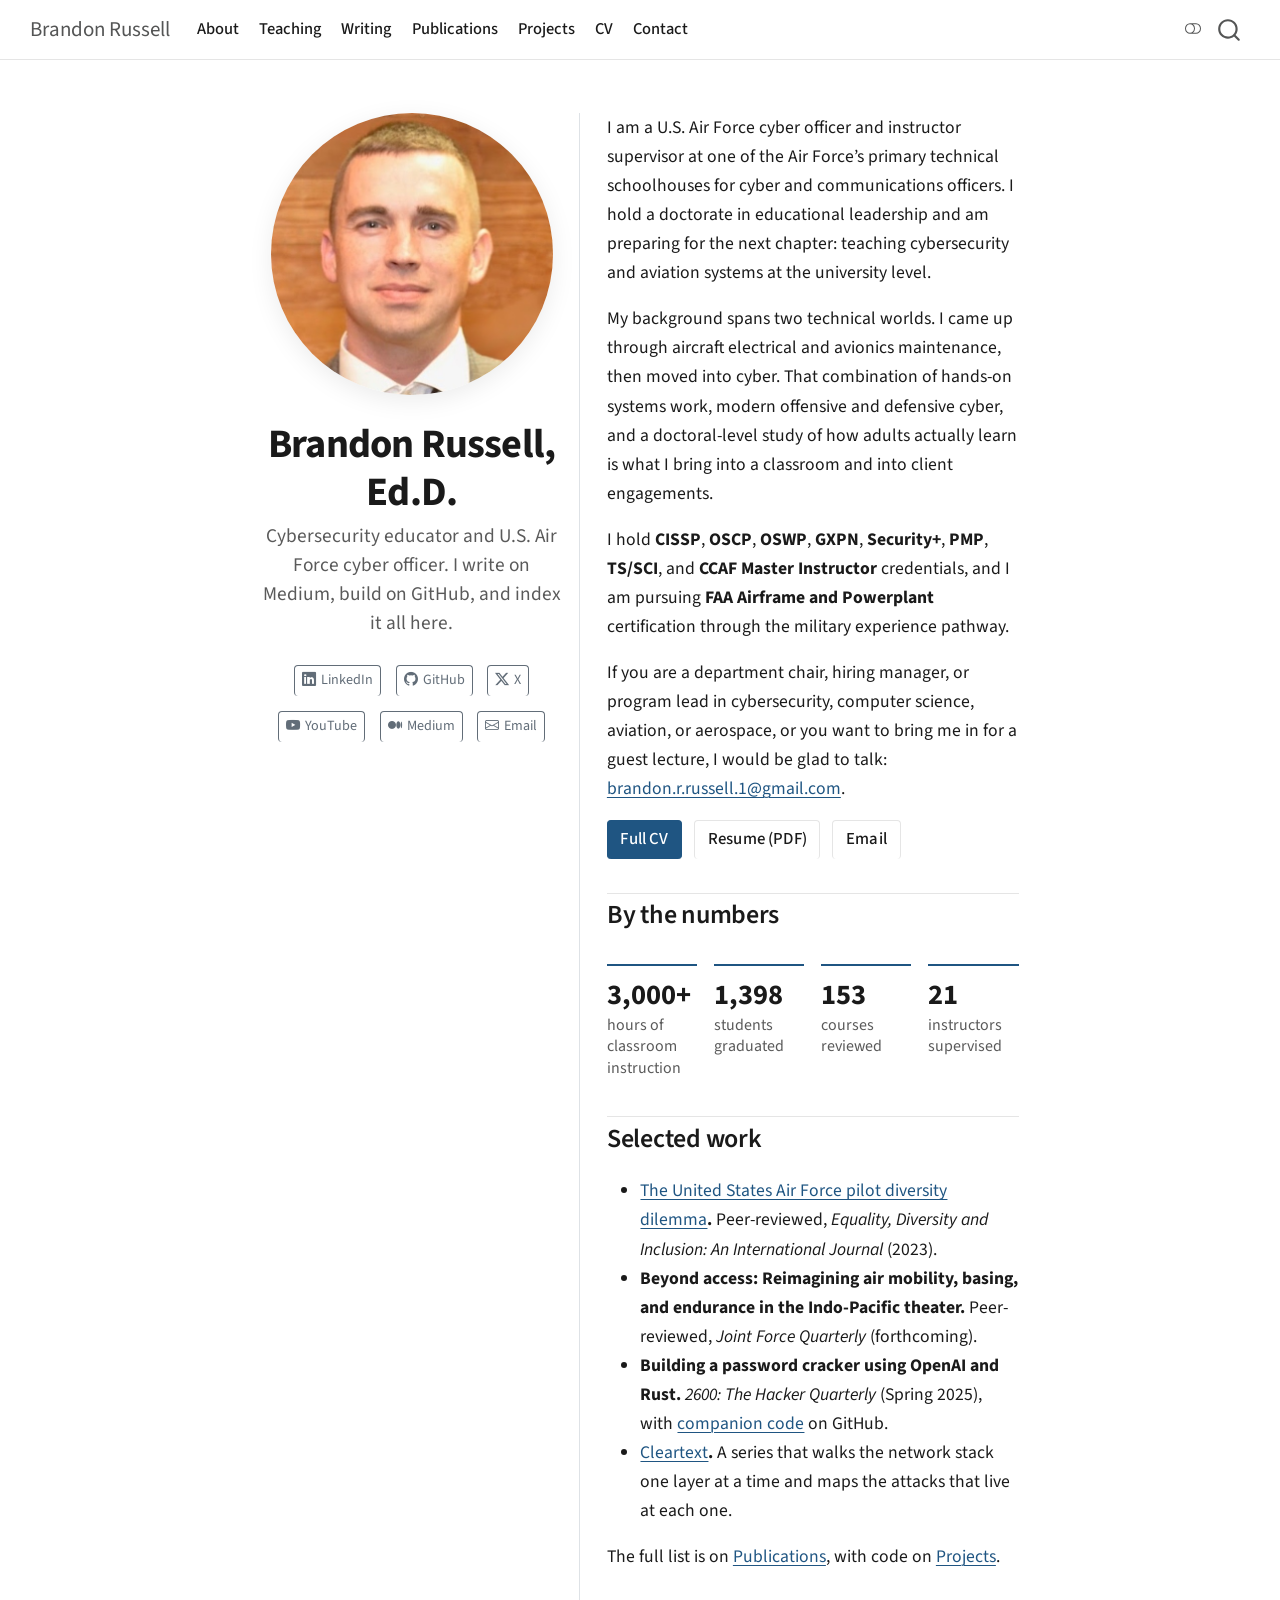
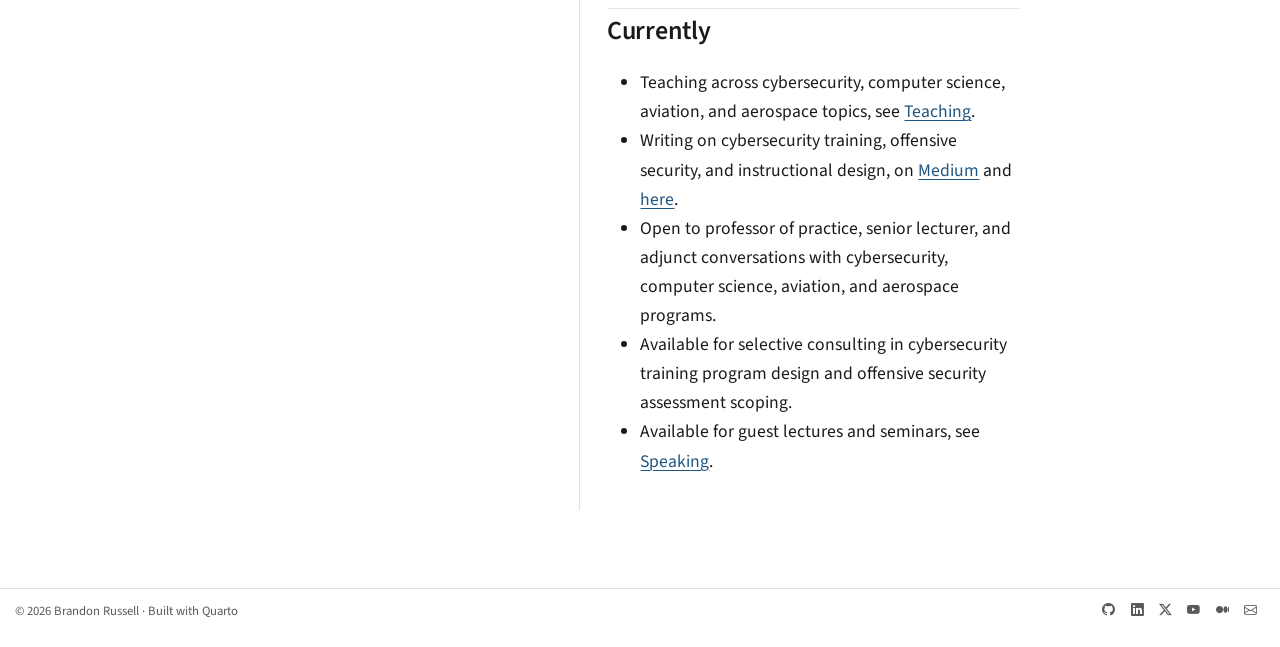
==== commit a6312fa3: "Built site for gh-pages" ====
--- a/index.html
+++ b/index.html
@@ -44,9 +44,9 @@
 <link href="site_libs/quarto-html/quarto-syntax-highlighting-7f8f88aac4f3542376d5c11b86a4c14d.css" rel="stylesheet" class="quarto-color-scheme-extra" id="quarto-text-highlighting-styles">
 <script src="site_libs/bootstrap/bootstrap.min.js"></script>
 <link href="site_libs/bootstrap/bootstrap-icons.css" rel="stylesheet">
-<link href="site_libs/bootstrap/bootstrap-975053b5fddb3ea410535a6666e338d8.min.css" rel="stylesheet" append-hash="true" class="quarto-color-scheme" id="quarto-bootstrap" data-mode="light">
-<link href="site_libs/bootstrap/bootstrap-dark-9c5629f3791ebafe64fc0f1bd8f645d6.min.css" rel="stylesheet" append-hash="true" class="quarto-color-scheme quarto-color-alternate" id="quarto-bootstrap" data-mode="dark">
-<link href="site_libs/bootstrap/bootstrap-975053b5fddb3ea410535a6666e338d8.min.css" rel="stylesheet" append-hash="true" class="quarto-color-scheme-extra" id="quarto-bootstrap" data-mode="light">
+<link href="site_libs/bootstrap/bootstrap-dd4f3a3afe2cd5481e8a1803fb3d350f.min.css" rel="stylesheet" append-hash="true" class="quarto-color-scheme" id="quarto-bootstrap" data-mode="light">
+<link href="site_libs/bootstrap/bootstrap-dark-3bd37e1fc6ed1ef2b548ca512be7642e.min.css" rel="stylesheet" append-hash="true" class="quarto-color-scheme quarto-color-alternate" id="quarto-bootstrap" data-mode="dark">
+<link href="site_libs/bootstrap/bootstrap-dd4f3a3afe2cd5481e8a1803fb3d350f.min.css" rel="stylesheet" append-hash="true" class="quarto-color-scheme-extra" id="quarto-bootstrap" data-mode="light">
 <script id="quarto-search-options" type="application/json">{
   "location": "navbar",
   "copy-button": false,
@@ -387,7 +387,7 @@
 
 <p>I am a U.S. Air Force cyber officer and instructor supervisor at one of the Air Force’s primary technical schoolhouses for cyber and communications officers. I hold a doctorate in educational leadership and am preparing for the next chapter: teaching cybersecurity and aviation systems at the university level.</p>
 <p>My background spans two technical worlds. I came up through aircraft electrical and avionics maintenance, then moved into cyber. That combination of hands-on systems work, modern offensive and defensive cyber, and a doctoral-level study of how adults actually learn is what I bring into a classroom and into client engagements.</p>
-<p>I hold <strong>CISSP</strong>, <strong>OSCP</strong>, <strong>OSWP</strong>, <strong>Security+</strong>, <strong>PMP</strong>, <strong>TS/SCI</strong>, and <strong>CCAF Master Instructor</strong> credentials, and I am pursuing <strong>FAA Airframe and Powerplant</strong> certification through the military experience pathway.</p>
+<p>I hold <strong>CISSP</strong>, <strong>OSCP</strong>, <strong>OSWP</strong>, <strong>GXPN</strong>, <strong>Security+</strong>, <strong>PMP</strong>, <strong>TS/SCI</strong>, and <strong>CCAF Master Instructor</strong> credentials, and I am pursuing <strong>FAA Airframe and Powerplant</strong> certification through the military experience pathway.</p>
 <p>If you are a department chair, hiring manager, or program lead in cybersecurity, computer science, aviation, or aerospace, or you want to bring me in for a guest lecture, I would be glad to talk: <a href="mailto:brandon.r.russell.1@gmail.com">brandon.r.russell.1@gmail.com</a>.</p>
 <p><a href="./cv.html" class="btn btn-primary">Full CV</a> &nbsp; <a href="files/brandon-russell-resume.pdf" class="btn btn-outline-secondary">Resume (PDF)</a> &nbsp; <a href="mailto:brandon.r.russell.1@gmail.com" class="btn btn-outline-secondary">Email</a></p>
 <section id="by-the-numbers" class="level2">
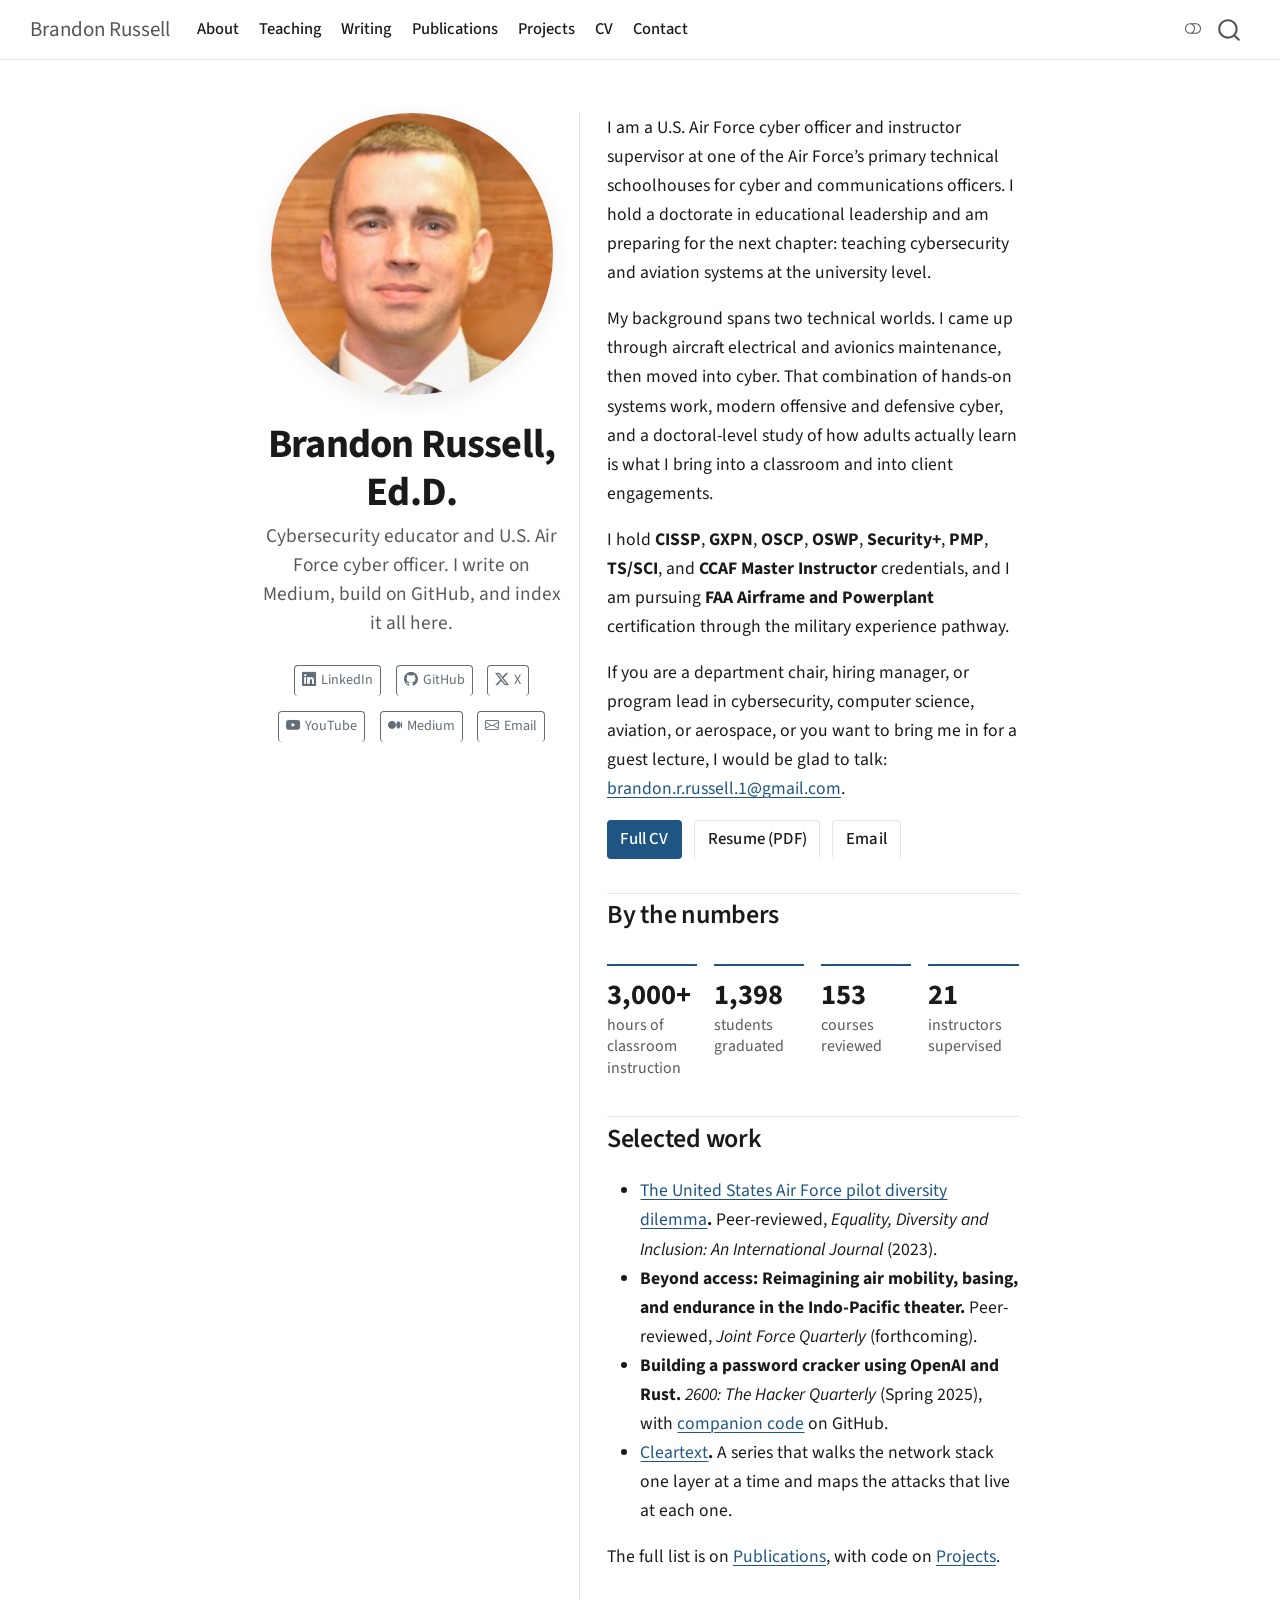
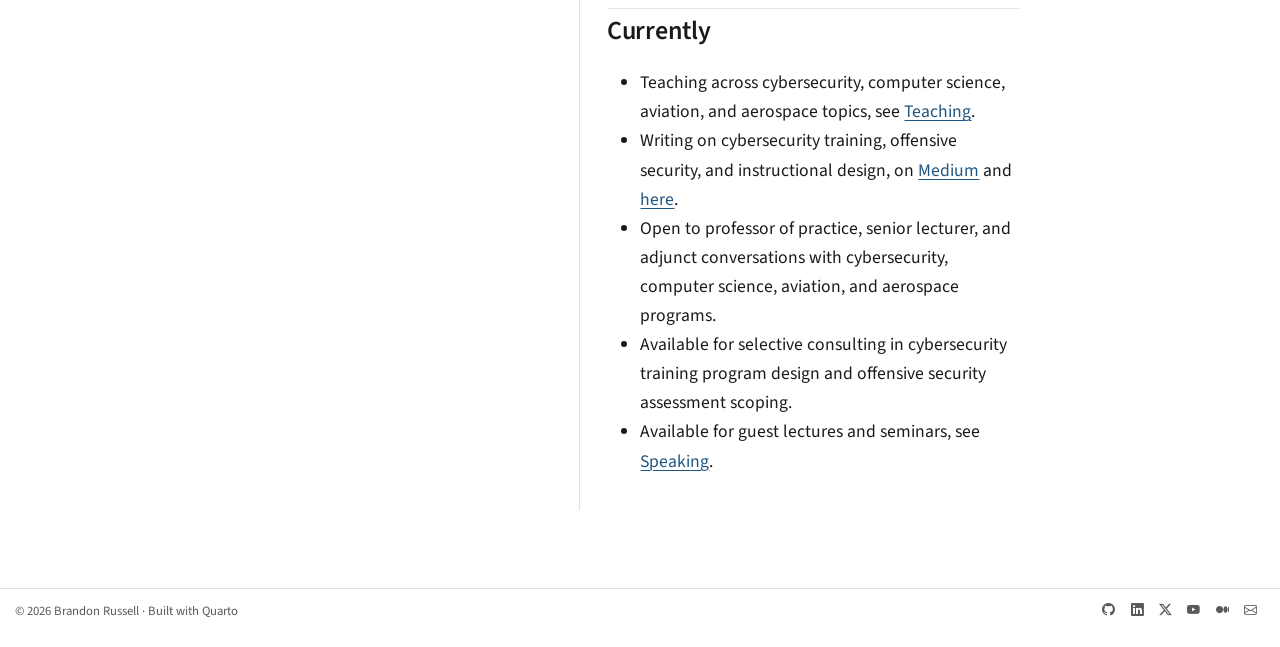
==== commit 06072692: "Built site for gh-pages" ====
--- a/index.html
+++ b/index.html
@@ -44,9 +44,9 @@
 <link href="site_libs/quarto-html/quarto-syntax-highlighting-7f8f88aac4f3542376d5c11b86a4c14d.css" rel="stylesheet" class="quarto-color-scheme-extra" id="quarto-text-highlighting-styles">
 <script src="site_libs/bootstrap/bootstrap.min.js"></script>
 <link href="site_libs/bootstrap/bootstrap-icons.css" rel="stylesheet">
-<link href="site_libs/bootstrap/bootstrap-dd4f3a3afe2cd5481e8a1803fb3d350f.min.css" rel="stylesheet" append-hash="true" class="quarto-color-scheme" id="quarto-bootstrap" data-mode="light">
-<link href="site_libs/bootstrap/bootstrap-dark-3bd37e1fc6ed1ef2b548ca512be7642e.min.css" rel="stylesheet" append-hash="true" class="quarto-color-scheme quarto-color-alternate" id="quarto-bootstrap" data-mode="dark">
-<link href="site_libs/bootstrap/bootstrap-dd4f3a3afe2cd5481e8a1803fb3d350f.min.css" rel="stylesheet" append-hash="true" class="quarto-color-scheme-extra" id="quarto-bootstrap" data-mode="light">
+<link href="site_libs/bootstrap/bootstrap-975053b5fddb3ea410535a6666e338d8.min.css" rel="stylesheet" append-hash="true" class="quarto-color-scheme" id="quarto-bootstrap" data-mode="light">
+<link href="site_libs/bootstrap/bootstrap-dark-9c5629f3791ebafe64fc0f1bd8f645d6.min.css" rel="stylesheet" append-hash="true" class="quarto-color-scheme quarto-color-alternate" id="quarto-bootstrap" data-mode="dark">
+<link href="site_libs/bootstrap/bootstrap-975053b5fddb3ea410535a6666e338d8.min.css" rel="stylesheet" append-hash="true" class="quarto-color-scheme-extra" id="quarto-bootstrap" data-mode="light">
 <script id="quarto-search-options" type="application/json">{
   "location": "navbar",
   "copy-button": false,
@@ -387,7 +387,7 @@
 
 <p>I am a U.S. Air Force cyber officer and instructor supervisor at one of the Air Force’s primary technical schoolhouses for cyber and communications officers. I hold a doctorate in educational leadership and am preparing for the next chapter: teaching cybersecurity and aviation systems at the university level.</p>
 <p>My background spans two technical worlds. I came up through aircraft electrical and avionics maintenance, then moved into cyber. That combination of hands-on systems work, modern offensive and defensive cyber, and a doctoral-level study of how adults actually learn is what I bring into a classroom and into client engagements.</p>
-<p>I hold <strong>CISSP</strong>, <strong>OSCP</strong>, <strong>OSWP</strong>, <strong>GXPN</strong>, <strong>Security+</strong>, <strong>PMP</strong>, <strong>TS/SCI</strong>, and <strong>CCAF Master Instructor</strong> credentials, and I am pursuing <strong>FAA Airframe and Powerplant</strong> certification through the military experience pathway.</p>
+<p>I hold <strong>CISSP</strong>, <strong>GXPN</strong>, <strong>OSCP</strong>, <strong>OSWP</strong>, <strong>Security+</strong>, <strong>PMP</strong>, <strong>TS/SCI</strong>, and <strong>CCAF Master Instructor</strong> credentials, and I am pursuing <strong>FAA Airframe and Powerplant</strong> certification through the military experience pathway.</p>
 <p>If you are a department chair, hiring manager, or program lead in cybersecurity, computer science, aviation, or aerospace, or you want to bring me in for a guest lecture, I would be glad to talk: <a href="mailto:brandon.r.russell.1@gmail.com">brandon.r.russell.1@gmail.com</a>.</p>
 <p><a href="./cv.html" class="btn btn-primary">Full CV</a> &nbsp; <a href="files/brandon-russell-resume.pdf" class="btn btn-outline-secondary">Resume (PDF)</a> &nbsp; <a href="mailto:brandon.r.russell.1@gmail.com" class="btn btn-outline-secondary">Email</a></p>
 <section id="by-the-numbers" class="level2">
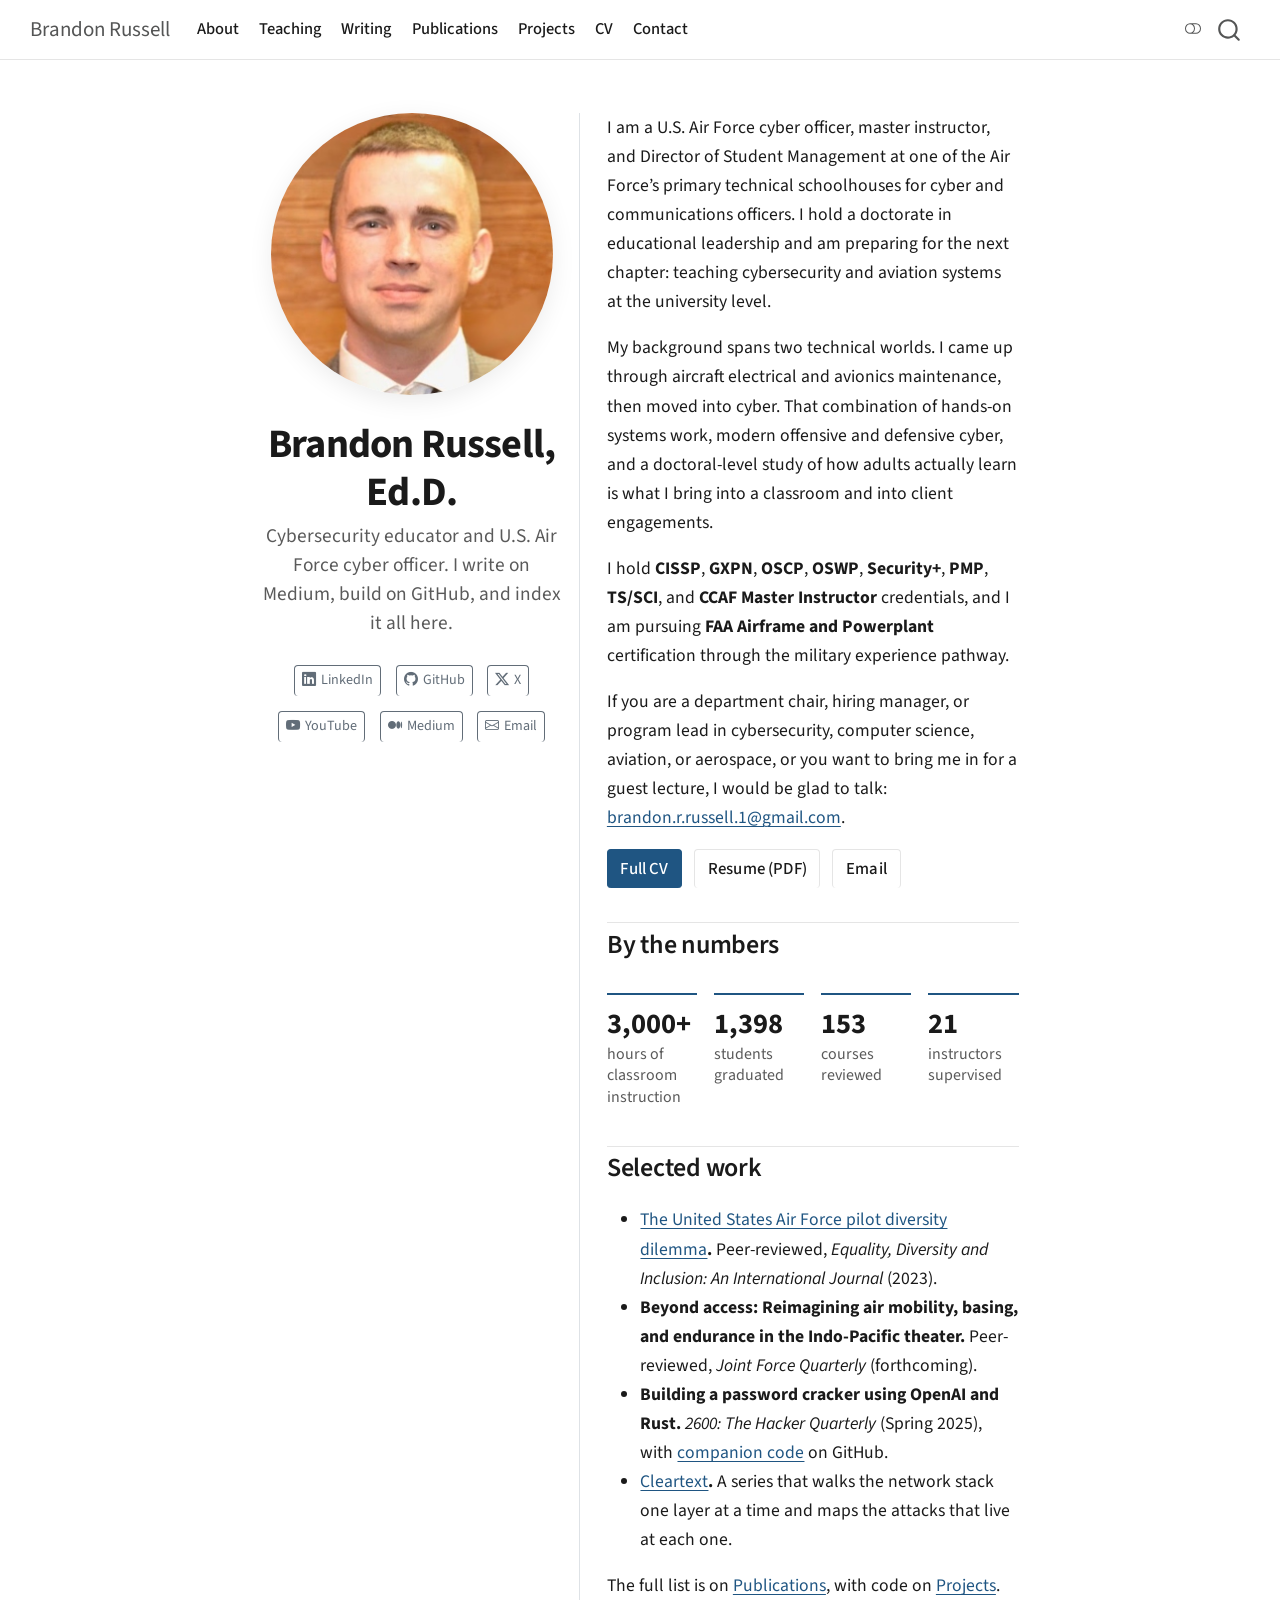
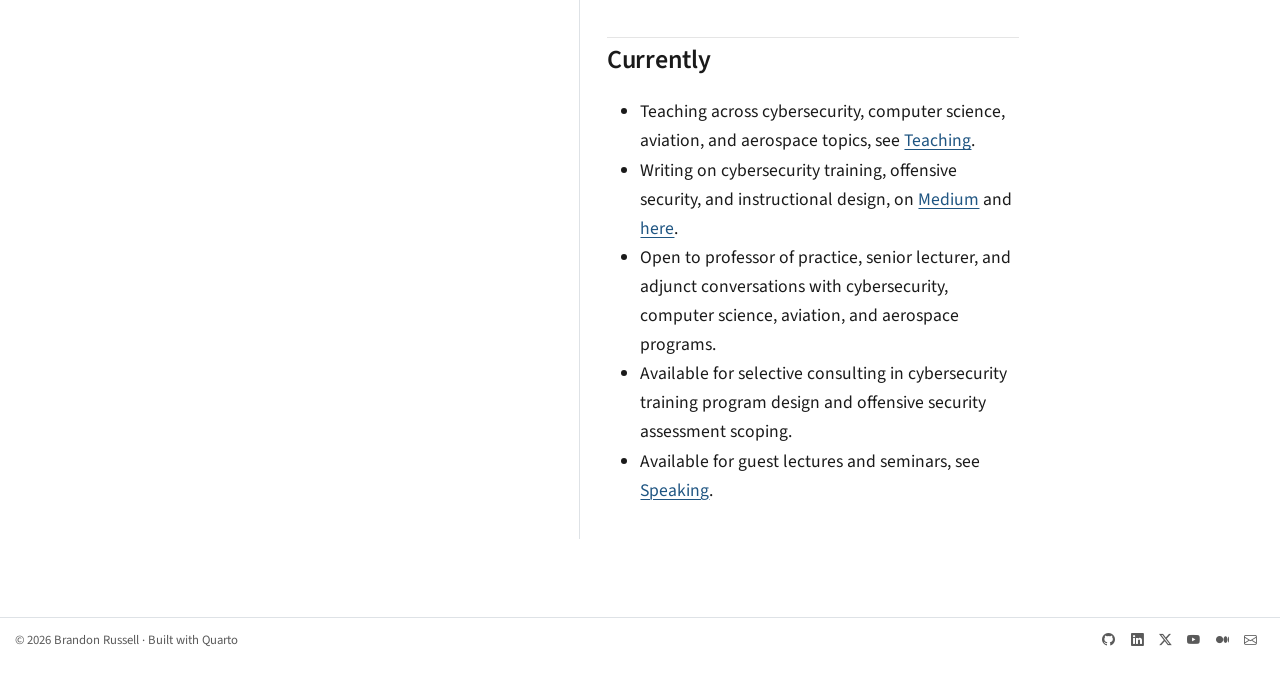
==== commit e8c7746e: "Built site for gh-pages" ====
--- a/index.html
+++ b/index.html
@@ -385,7 +385,7 @@
   </div>
   <div class="about-contents"><main class="content" id="quarto-document-content">
 
-<p>I am a U.S. Air Force cyber officer and instructor supervisor at one of the Air Force’s primary technical schoolhouses for cyber and communications officers. I hold a doctorate in educational leadership and am preparing for the next chapter: teaching cybersecurity and aviation systems at the university level.</p>
+<p>I am a U.S. Air Force cyber officer, master instructor, and Director of Student Management at one of the Air Force’s primary technical schoolhouses for cyber and communications officers. I hold a doctorate in educational leadership and am preparing for the next chapter: teaching cybersecurity and aviation systems at the university level.</p>
 <p>My background spans two technical worlds. I came up through aircraft electrical and avionics maintenance, then moved into cyber. That combination of hands-on systems work, modern offensive and defensive cyber, and a doctoral-level study of how adults actually learn is what I bring into a classroom and into client engagements.</p>
 <p>I hold <strong>CISSP</strong>, <strong>GXPN</strong>, <strong>OSCP</strong>, <strong>OSWP</strong>, <strong>Security+</strong>, <strong>PMP</strong>, <strong>TS/SCI</strong>, and <strong>CCAF Master Instructor</strong> credentials, and I am pursuing <strong>FAA Airframe and Powerplant</strong> certification through the military experience pathway.</p>
 <p>If you are a department chair, hiring manager, or program lead in cybersecurity, computer science, aviation, or aerospace, or you want to bring me in for a guest lecture, I would be glad to talk: <a href="mailto:brandon.r.russell.1@gmail.com">brandon.r.russell.1@gmail.com</a>.</p>
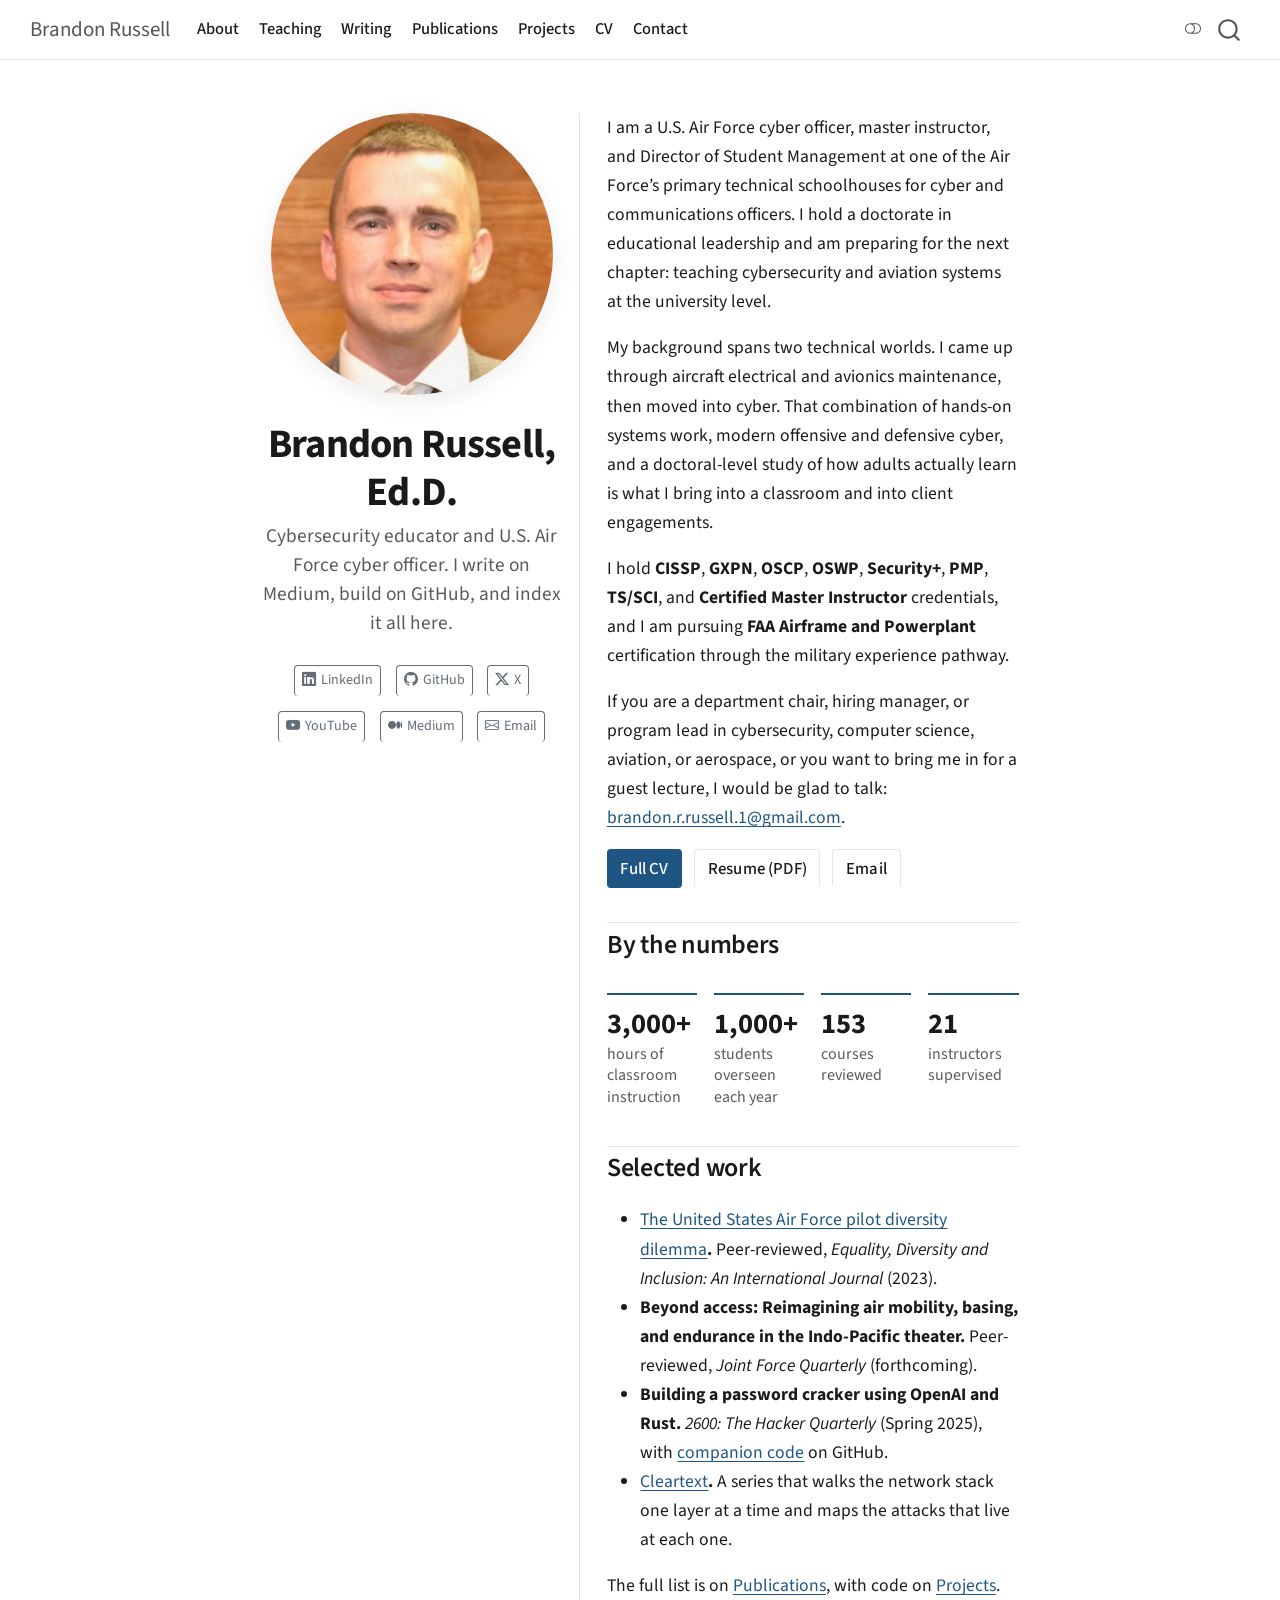
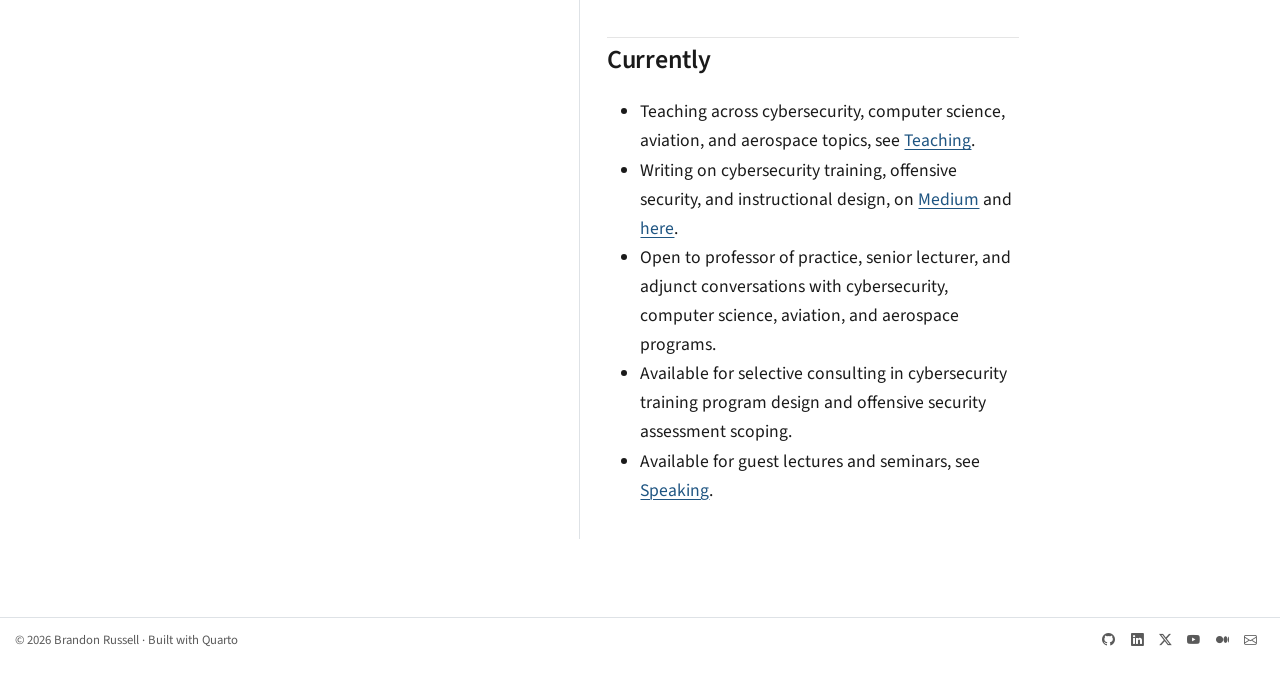
==== commit 47b8f7af: "Built site for gh-pages" ====
--- a/index.html
+++ b/index.html
@@ -387,7 +387,7 @@
 
 <p>I am a U.S. Air Force cyber officer, master instructor, and Director of Student Management at one of the Air Force’s primary technical schoolhouses for cyber and communications officers. I hold a doctorate in educational leadership and am preparing for the next chapter: teaching cybersecurity and aviation systems at the university level.</p>
 <p>My background spans two technical worlds. I came up through aircraft electrical and avionics maintenance, then moved into cyber. That combination of hands-on systems work, modern offensive and defensive cyber, and a doctoral-level study of how adults actually learn is what I bring into a classroom and into client engagements.</p>
-<p>I hold <strong>CISSP</strong>, <strong>GXPN</strong>, <strong>OSCP</strong>, <strong>OSWP</strong>, <strong>Security+</strong>, <strong>PMP</strong>, <strong>TS/SCI</strong>, and <strong>CCAF Master Instructor</strong> credentials, and I am pursuing <strong>FAA Airframe and Powerplant</strong> certification through the military experience pathway.</p>
+<p>I hold <strong>CISSP</strong>, <strong>GXPN</strong>, <strong>OSCP</strong>, <strong>OSWP</strong>, <strong>Security+</strong>, <strong>PMP</strong>, <strong>TS/SCI</strong>, and <strong>Certified Master Instructor</strong> credentials, and I am pursuing <strong>FAA Airframe and Powerplant</strong> certification through the military experience pathway.</p>
 <p>If you are a department chair, hiring manager, or program lead in cybersecurity, computer science, aviation, or aerospace, or you want to bring me in for a guest lecture, I would be glad to talk: <a href="mailto:brandon.r.russell.1@gmail.com">brandon.r.russell.1@gmail.com</a>.</p>
 <p><a href="./cv.html" class="btn btn-primary">Full CV</a> &nbsp; <a href="files/brandon-russell-resume.pdf" class="btn btn-outline-secondary">Resume (PDF)</a> &nbsp; <a href="mailto:brandon.r.russell.1@gmail.com" class="btn btn-outline-secondary">Email</a></p>
 <section id="by-the-numbers" class="level2">
@@ -397,7 +397,7 @@
 <p><span class="stat-num">3,000+</span> hours of classroom instruction</p>
 </div>
 <div class="stat">
-<p><span class="stat-num">1,398</span> students graduated</p>
+<p><span class="stat-num">1,000+</span> students overseen each year</p>
 </div>
 <div class="stat">
 <p><span class="stat-num">153</span> courses reviewed</p>
